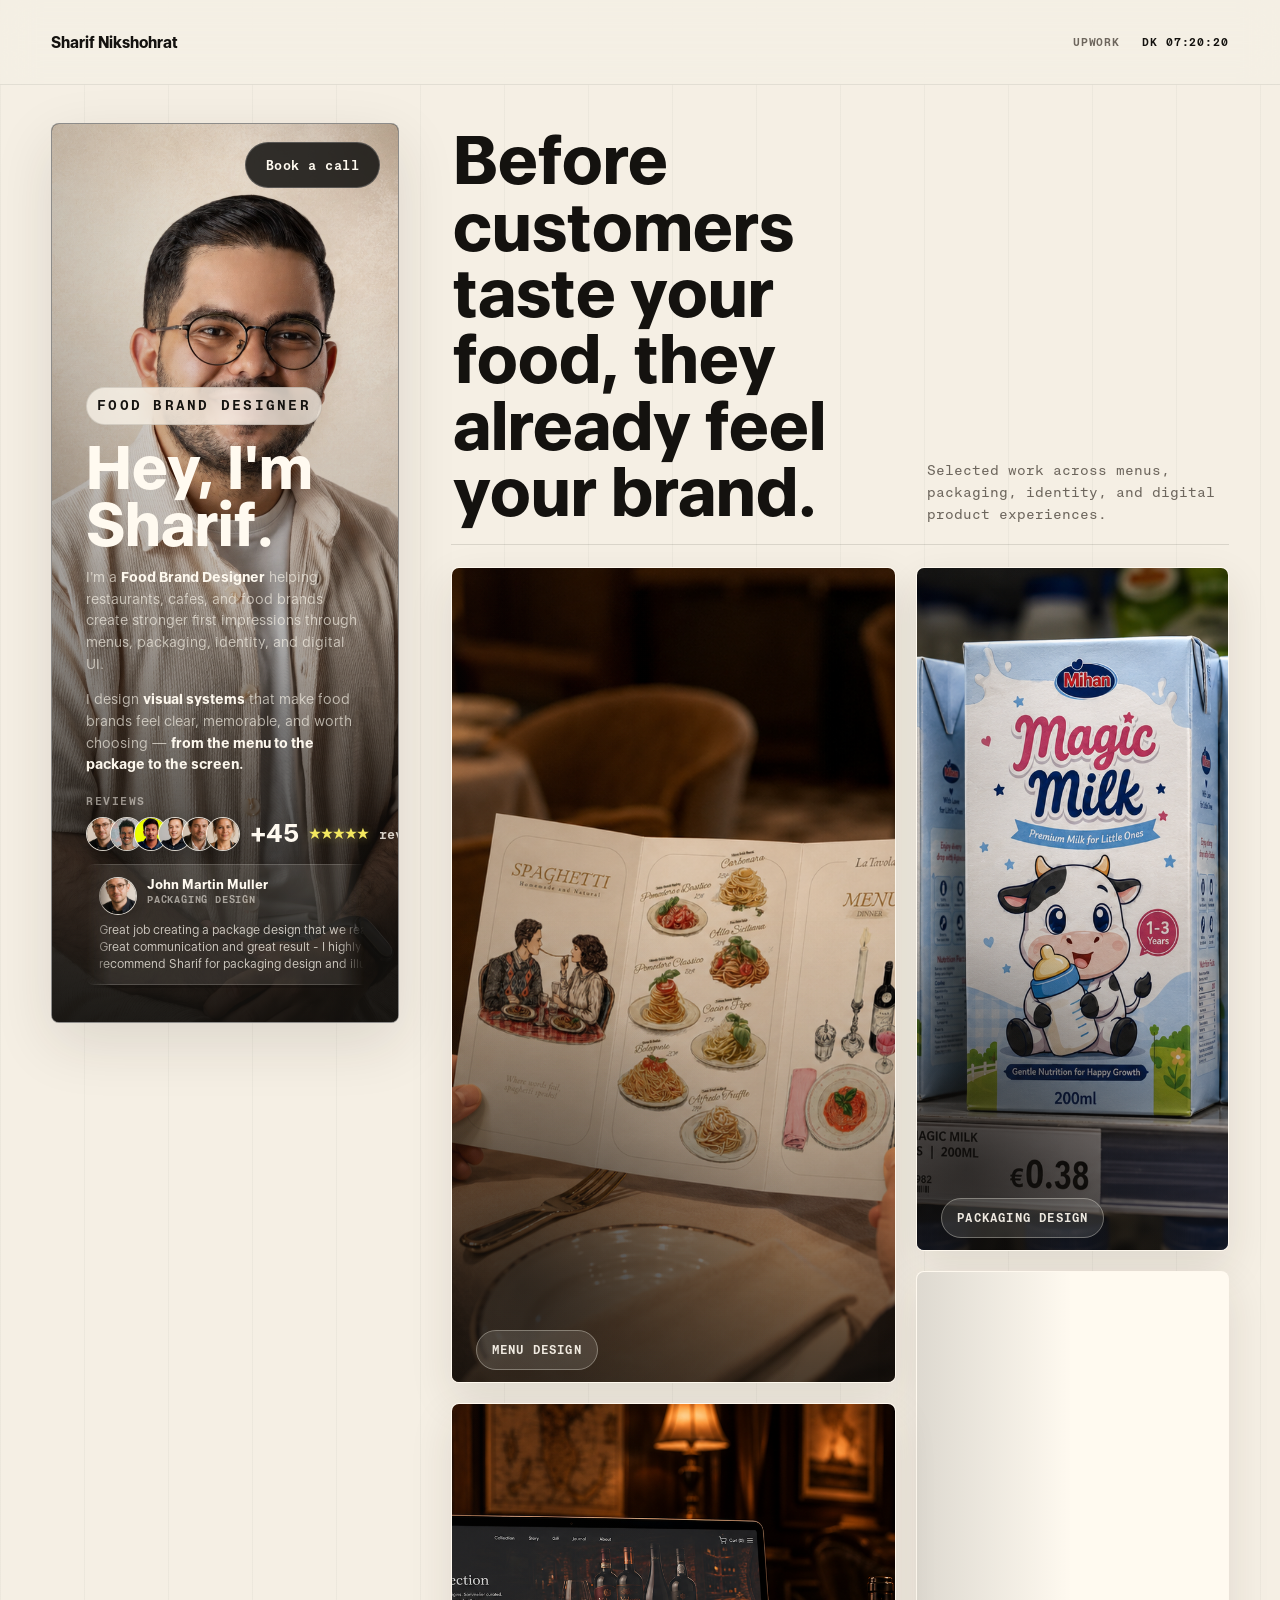
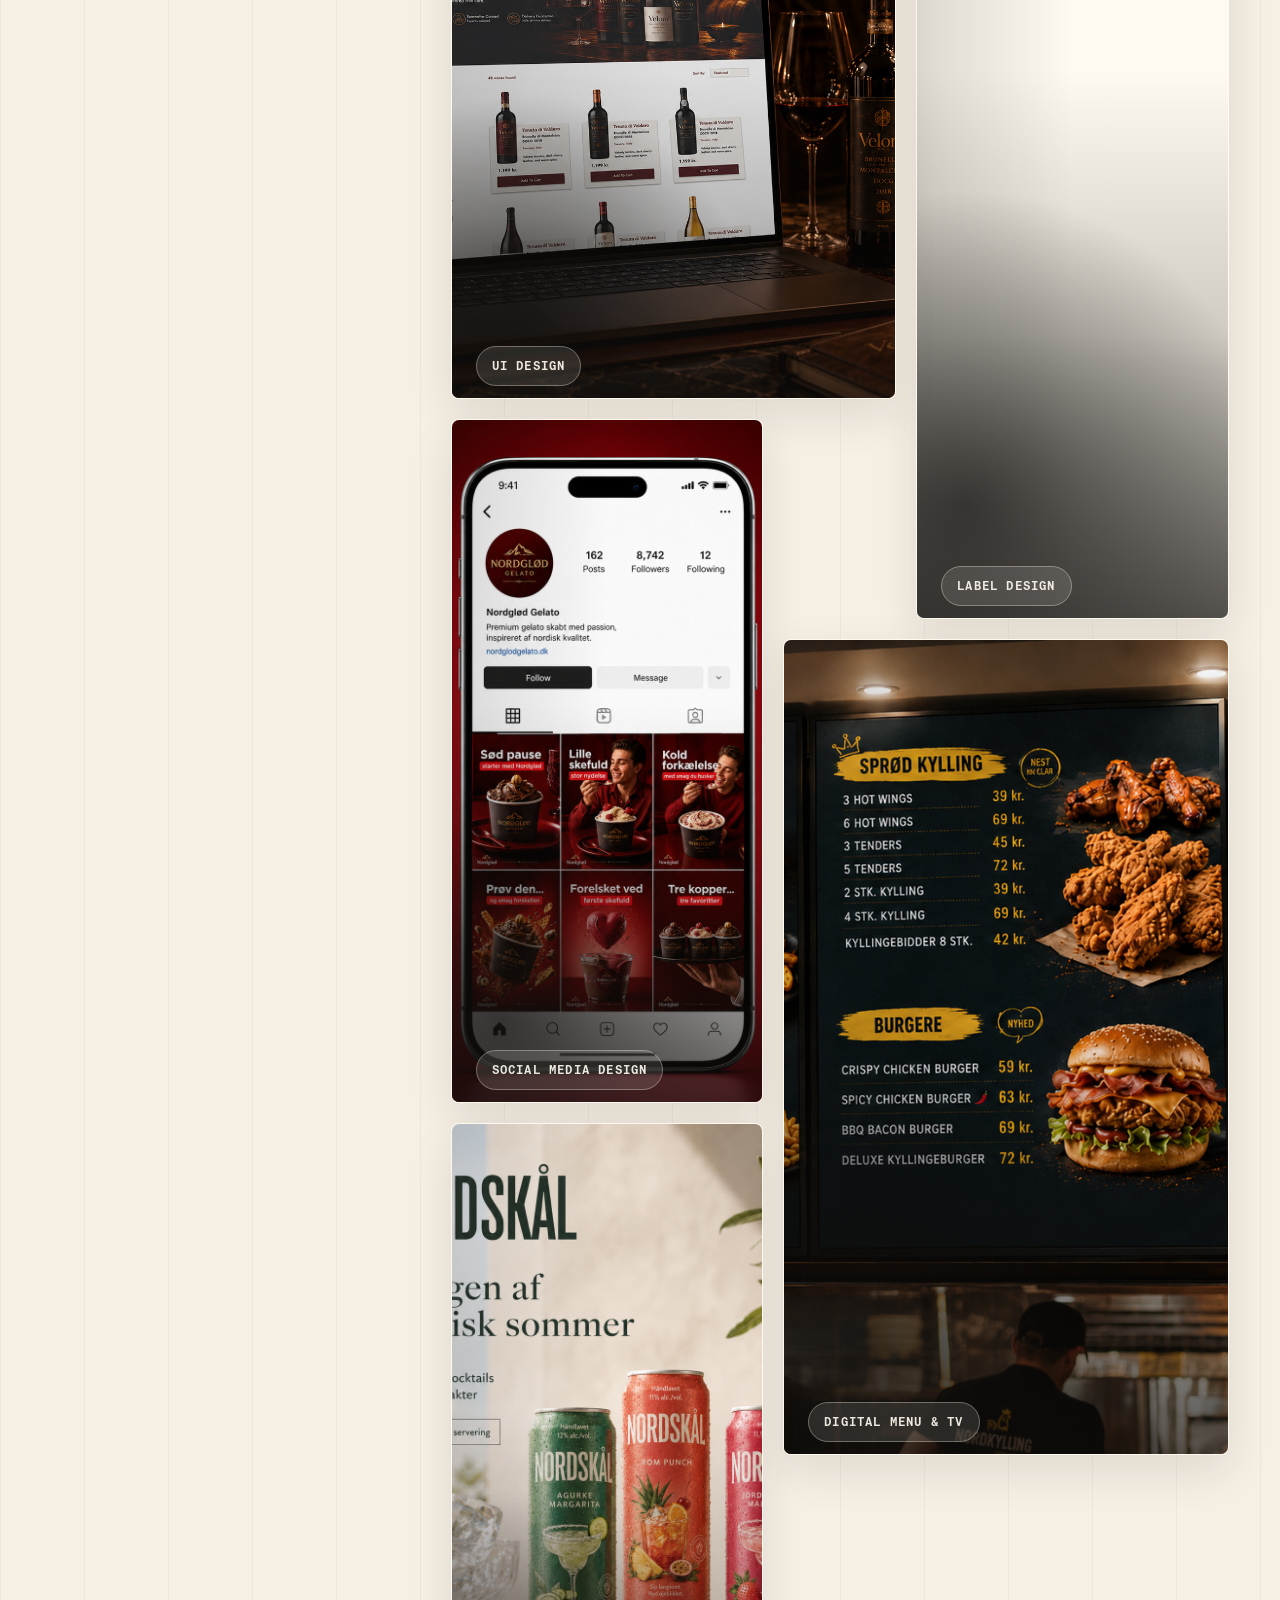
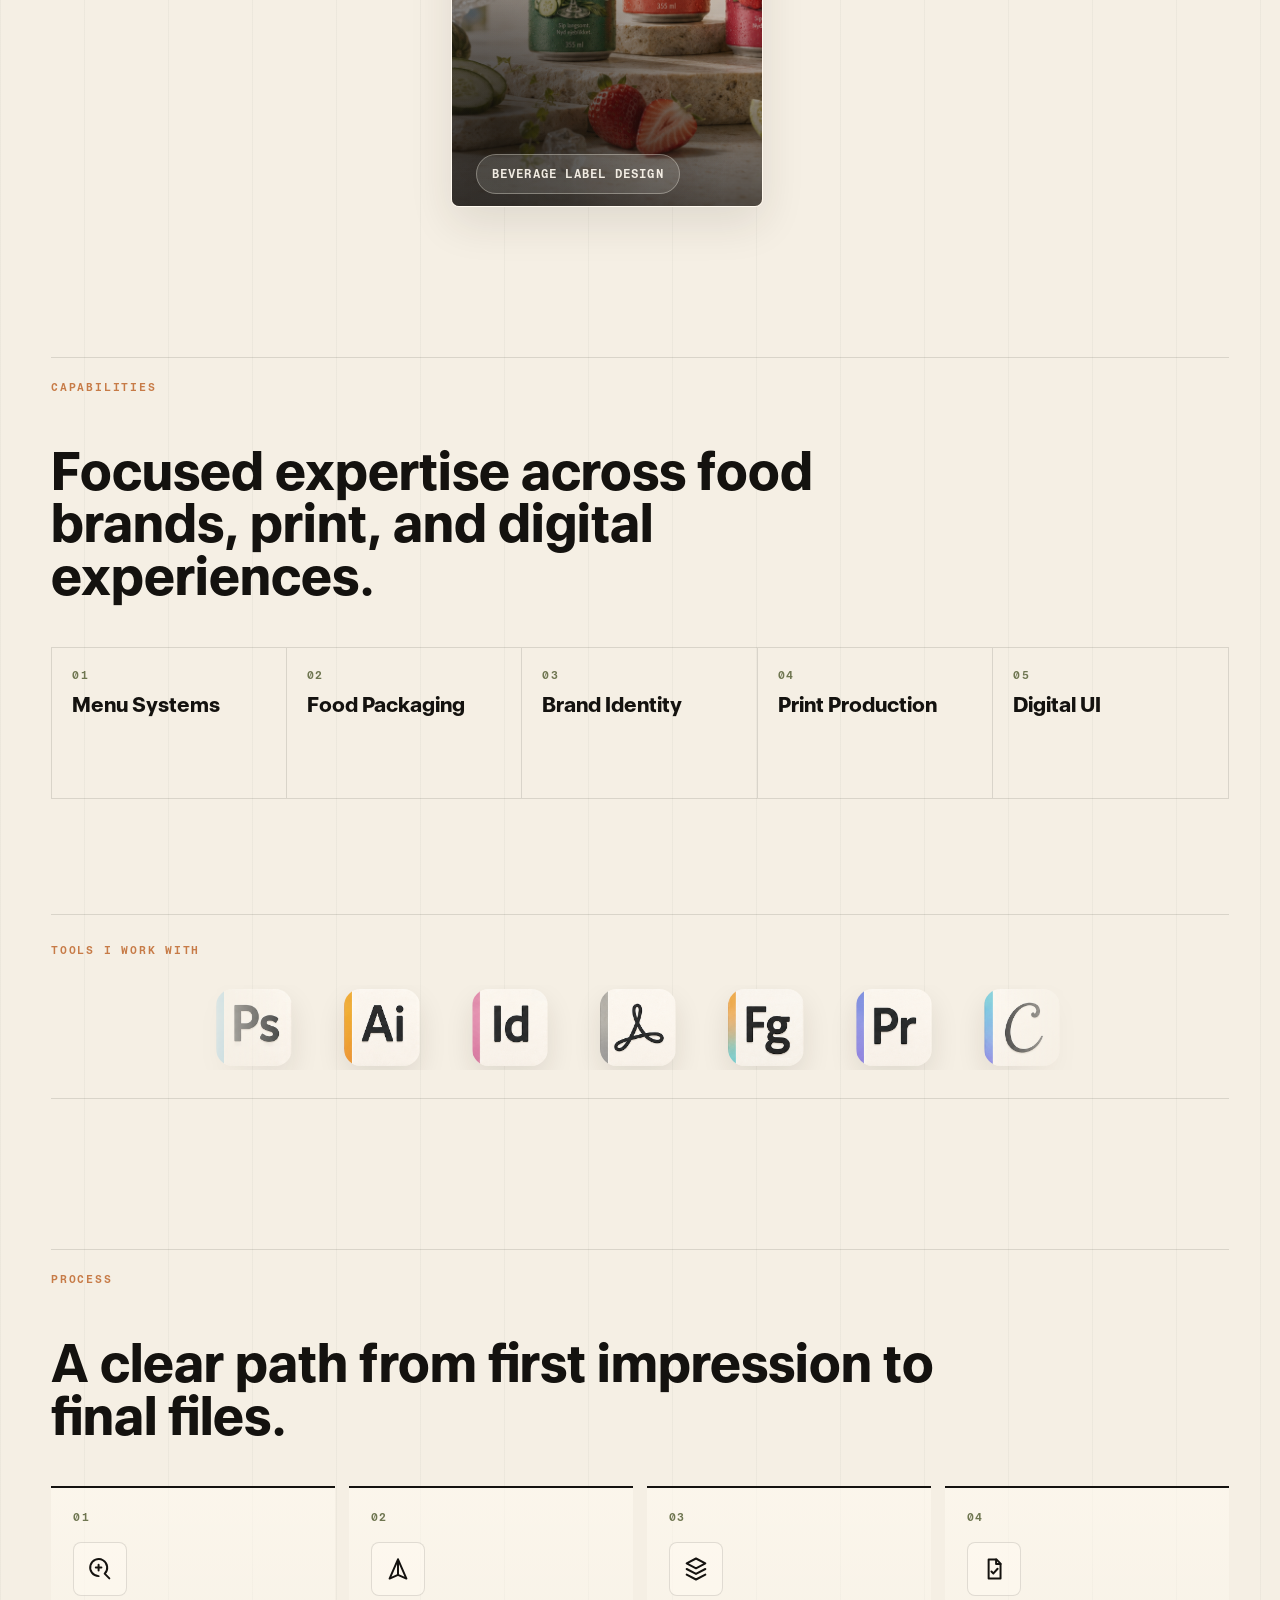
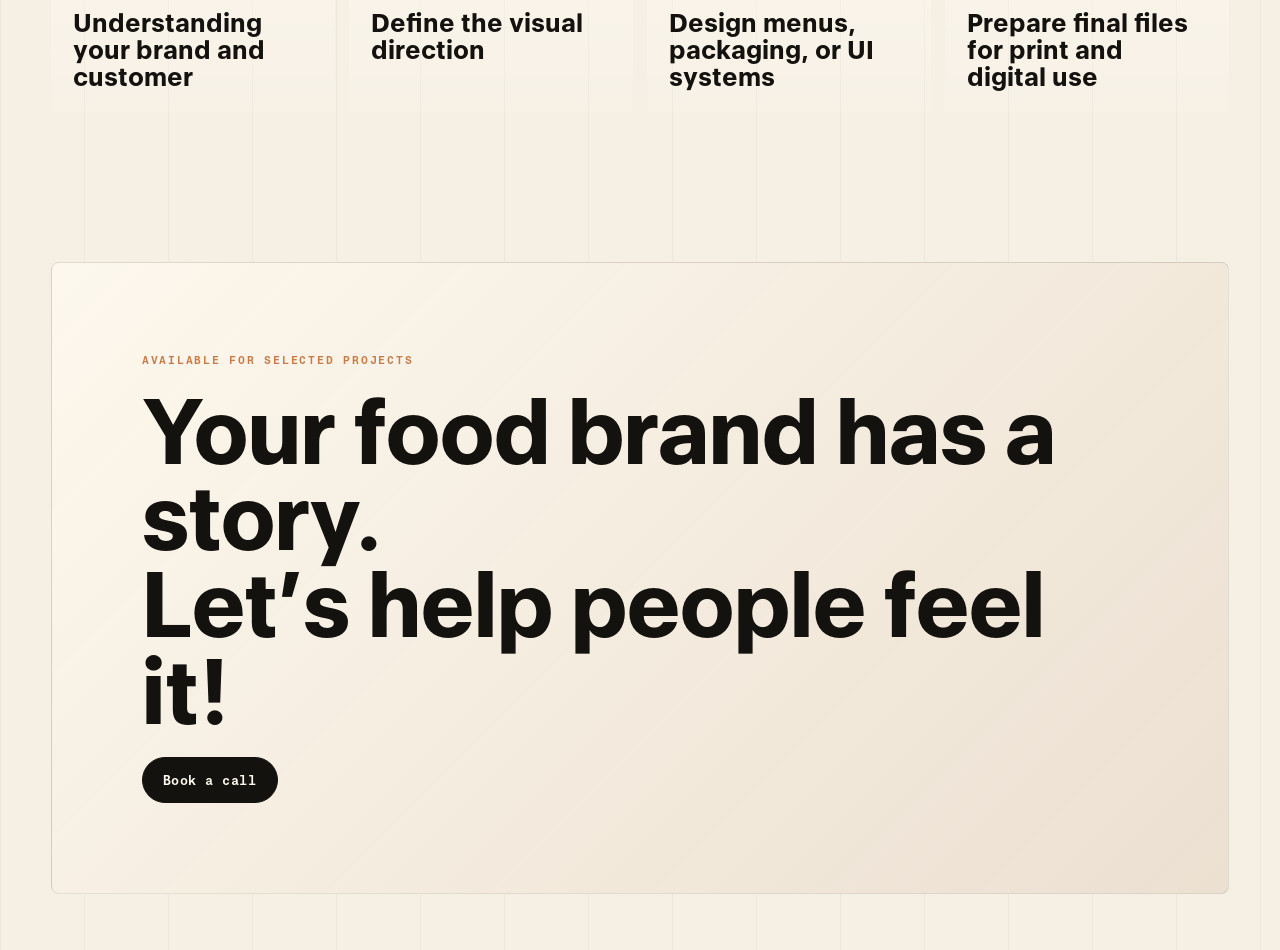
==== create-a-premium-personal-portfolio-website/upwork/index.html @ 2f6de0bb "Adding upwork folder and contact info" ====
<!doctype html>
<html lang="en">
  <head>
    <meta charset="utf-8">
    <meta name="viewport" content="width=device-width, initial-scale=1">
    <meta
      name="description"
      content="Sharif Nikshohrat is a Food Brand Designer creating menus, packaging, identity, and digital UI for restaurants, cafes, bakeries, coffee brands, beverage brands, and food startups."
    >
    <title>Sharif Nikshohrat | Food Brand Designer</title>
    <link rel="stylesheet" href="styles.css">
  </head>
  <body>
    <div class="cursor-dot" aria-hidden="true"></div>

    <header class="site-nav" aria-label="Primary navigation">
      <a class="brand-mark" href="#top" aria-label="Sharif Nikshohrat home">Sharif Nikshohrat</a>
      <nav class="nav-links" aria-label="Upwork profile and local time">
        <a href="https://www.upwork.com/freelancers/~01335d34afd4d84e67?mp_source=share" target="_blank" rel="noreferrer">Upwork</a>
        <span class="local-time" id="localTime" aria-label="Local time in Denmark">DK --:--:--</span>
      </nav>
    </header>

    <main id="top">
      <section class="hero-shell" aria-label="Sharif Nikshohrat portfolio introduction">
        <aside class="intro-card">
          <img src="assets/portrait.png" alt="Editorial portrait of Sharif in a warm design studio" loading="eager" fetchpriority="high" decoding="async">
          <a class="book-button intro-book" href="https://www.upwork.com/freelancers/~01335d34afd4d84e67?mp_source=share" target="_blank" rel="noreferrer">Book a call</a>
          <div class="intro-overlay">
            <p class="eyebrow">Food Brand Designer</p>
            <h1>Hey, I'm Sharif.</h1>
            <p class="intro-copy">
              I'm a <span class="intro-emphasis">Food Brand Designer</span> helping restaurants, cafes, and food brands create stronger first impressions through menus, packaging, identity, and digital UI.
            </p>
            <p class="intro-copy">
              I design <span class="intro-emphasis">visual systems</span> that make food brands feel clear, memorable, and worth choosing &mdash; <span class="intro-emphasis">from the menu to the package to the screen.</span>
            </p>

            <div class="intro-reviews" aria-label="Client reviews">
              <div class="review-summary">
                <p class="review-label">Reviews</p>
                <div class="review-score">
                  <div class="avatar-stack" aria-hidden="true">
                    <img class="client-avatar" src="assets/client-john.png" alt="" loading="lazy" decoding="async">
                    <img class="client-avatar" src="assets/client-juan.webp" alt="" loading="lazy" decoding="async">
                    <img class="client-avatar" src="assets/client-salman.png" alt="" loading="lazy" decoding="async">
                    <img class="client-avatar" src="assets/client-luka.webp" alt="" loading="lazy" decoding="async">
                    <img class="client-avatar" src="assets/client-extra-01.png" alt="" loading="lazy" decoding="async">
                    <img class="client-avatar" src="assets/client-extra-02.png" alt="" loading="lazy" decoding="async">
                  </div>
                  <strong>+45</strong>
                  <span class="star-rating" aria-label="Five star rating">&#9733;&#9733;&#9733;&#9733;&#9733;</span>
                  <span>reviews</span>
                </div>
              </div>

              <div class="review-marquee" aria-label="Animated client testimonials">
                <div class="review-track">
                  <article class="review-note">
                    <img class="client-avatar" src="assets/client-john.png" alt="John Martin Muller" loading="lazy" decoding="async">
                    <div>
                      <strong>John Martin Muller</strong>
                      <span>Packaging design</span>
                    </div>
                    <p>Great job creating a package design that we really love. Great communication and great result - I highly recommend Sharif for packaging design and illustrations!</p>
                  </article>
                  <article class="review-note">
                    <img class="client-avatar" src="assets/client-juan.webp" alt="Juan Mantz" loading="lazy" decoding="async">
                    <div>
                      <strong>Juan Mantz</strong>
                      <span>Brand project</span>
                    </div>
                    <p>I had an amazing experience with Sharif. Very proactive and willing to make changes on demand. Totally recommendable.! Five stars!</p>
                  </article>
                  <article class="review-note">
                    <img class="client-avatar" src="assets/client-salman.png" alt="Salman Ravanan" loading="lazy" decoding="async">
                    <div>
                      <strong>Salman Ravanan</strong>
                      <span>Food brand design</span>
                    </div>
                    <p>Very good freelancer. Understood the assignment and delivered quality output!</p>
                  </article>
                  <article class="review-note">
                    <img class="client-avatar" src="assets/client-luka.webp" alt="Luka Bjelica" loading="lazy" decoding="async">
                    <div>
                      <strong>Luka Bjelica</strong>
                      <span>Design project</span>
                    </div>
                    <p>Great work! Bravo</p>
                  </article>
                  <article class="review-note" aria-hidden="true">
                    <img class="client-avatar" src="assets/client-john.png" alt="" loading="lazy" decoding="async">
                    <div>
                      <strong>John Martin Muller</strong>
                      <span>Packaging design</span>
                    </div>
                    <p>Great job creating a package design that we really love. Great communication and great result - I highly recommend Sharif for packaging design and illustrations!</p>
                  </article>
                  <article class="review-note" aria-hidden="true">
                    <img class="client-avatar" src="assets/client-juan.webp" alt="" loading="lazy" decoding="async">
                    <div>
                      <strong>Juan Mantz</strong>
                      <span>Brand project</span>
                    </div>
                    <p>I had an amazing experience with Sharif. Very proactive and willing to make changes on demand. Totally recommendable.! Five stars!</p>
                  </article>
                  <article class="review-note" aria-hidden="true">
                    <img class="client-avatar" src="assets/client-salman.png" alt="" loading="lazy" decoding="async">
                    <div>
                      <strong>Salman Ravanan</strong>
                      <span>Food brand design</span>
                    </div>
                    <p>Very good freelancer. Understood the assignment and delivered quality output!</p>
                  </article>
                  <article class="review-note" aria-hidden="true">
                    <img class="client-avatar" src="assets/client-luka.webp" alt="" loading="lazy" decoding="async">
                    <div>
                      <strong>Luka Bjelica</strong>
                      <span>Design project</span>
                    </div>
                    <p>Great work! Bravo</p>
                  </article>
                </div>
              </div>
            </div>
          </div>
        </aside>

        <div class="portfolio-side">
          <div class="portfolio-kicker">
            <p>Before customers taste your food, they already feel your brand.</p>
            <span>Selected work across menus, packaging, identity, and digital product experiences.</span>
          </div>

          <section class="portfolio-grid" aria-label="Selected portfolio projects">
            <article class="project-card card-large" tabindex="0" role="button" data-project="restaurant-menu" aria-label="Open Menu Design category">
              <img src="assets/menu-spaghetti-trifold.png" alt="Spaghetti trifold restaurant menu opened on a white tablecloth" loading="lazy" decoding="async">
              <div class="project-info">
                <span class="project-pill">Menu Design</span>
              </div>
            </article>

            <article class="project-card card-medium" tabindex="0" role="button" data-project="food-packaging" aria-label="Open Packaging Design category">
              <img src="assets/packaging-magic-milk.png" alt="Magic Milk packaging design displayed on a retail shelf" loading="lazy" decoding="async">
              <div class="project-info">
                <span class="project-pill">Packaging Design</span>
              </div>
            </article>

            <article class="project-card card-tall" tabindex="0" role="button" data-project="label-design" aria-label="Open Label Design category">
              <img src="assets/label-design-bottles.png" alt="Nordlys kombucha label design across three bottle flavors" loading="lazy" decoding="async">
              <div class="project-info">
                <span class="project-pill">Label Design</span>
              </div>
            </article>

            <article class="project-card card-small" tabindex="0" role="button" data-project="digital-menu-ui" aria-label="Open UI Design category">
              <img src="assets/digital-menu-ui.png" alt="Digital restaurant menu UI displayed on tablet and phone" loading="lazy" decoding="async">
              <div class="project-info">
                <span class="project-pill">UI Design</span>
              </div>
            </article>

            <article class="project-card card-medium" tabindex="0" role="button" data-project="coffee-subscription" aria-label="Open Social Media Design category">
              <img src="assets/social-media-profile-grid.png" alt="Nordgloed gelato social media profile grid displayed on a phone" loading="lazy" decoding="async">
              <div class="project-info">
                <span class="project-pill">Social Media Design</span>
              </div>
            </article>

            <article class="project-card card-large" tabindex="0" role="button" data-project="restaurant-landing" aria-label="Open Digital Menu and TV category">
              <img src="assets/digital-menu-tv-board.png" alt="Digital restaurant menu boards displayed above a counter" loading="lazy" decoding="async">
              <div class="project-info">
                <span class="project-pill">Digital Menu &amp; TV</span>
              </div>
            </article>

            <article class="project-card card-medium" tabindex="0" role="button" data-project="beverage-label" aria-label="Open Beverage Label Design category">
              <img src="assets/beverage-nordskal-campaign.png" alt="Nordskal canned cocktail campaign with three cans and fresh ingredients" loading="lazy" decoding="async">
              <div class="project-info">
                <span class="project-pill">Beverage Label Design</span>
              </div>
            </article>
          </section>
        </div>
      </section>

      <section class="section-block capabilities-section" aria-labelledby="capabilitiesTitle">
        <div class="section-heading">
          <p class="eyebrow">Capabilities</p>
          <h2 id="capabilitiesTitle">Focused expertise across food brands, print, and digital experiences.</h2>
        </div>
        <div class="capabilities-row">
          <article class="capability-item"><span>01</span><h3>Menu Systems</h3></article>
          <article class="capability-item"><span>02</span><h3>Food Packaging</h3></article>
          <article class="capability-item"><span>03</span><h3>Brand Identity</h3></article>
          <article class="capability-item"><span>04</span><h3>Print Production</h3></article>
          <article class="capability-item"><span>05</span><h3>Digital UI</h3></article>
        </div>
      </section>

      <section class="tools-showcase" aria-label="Design tools">
        <p class="eyebrow">Tools I work with</p>
        <div class="tools-marquee">
          <div class="tools-track">
            <figure class="app-icon"><img src="assets/app-photoshop.png" alt="Adobe Photoshop" loading="lazy" decoding="async"></figure>
            <figure class="app-icon"><img src="assets/app-illustrator.png" alt="Adobe Illustrator" loading="lazy" decoding="async"></figure>
            <figure class="app-icon"><img src="assets/app-indesign.png" alt="Adobe InDesign" loading="lazy" decoding="async"></figure>
            <figure class="app-icon"><img src="assets/app-acrobat.png" alt="Adobe Acrobat" loading="lazy" decoding="async"></figure>
            <figure class="app-icon"><img src="assets/app-figma.png" alt="Figma" loading="lazy" decoding="async"></figure>
            <figure class="app-icon"><img src="assets/app-premiere.png" alt="Adobe Premiere Pro" loading="lazy" decoding="async"></figure>
            <figure class="app-icon"><img src="assets/app-canva.png" alt="Canva" loading="lazy" decoding="async"></figure>
            <figure class="app-icon"><img src="assets/app-chatgpt.png" alt="ChatGPT" loading="lazy" decoding="async"></figure>
            <figure class="app-icon"><img src="assets/app-claude.png" alt="Claude" loading="lazy" decoding="async"></figure>
            <figure class="app-icon"><img src="assets/app-midjourney.png" alt="Midjourney" loading="lazy" decoding="async"></figure>
            <figure class="app-icon" aria-hidden="true"><img src="assets/app-photoshop.png" alt="" loading="lazy" decoding="async"></figure>
            <figure class="app-icon" aria-hidden="true"><img src="assets/app-illustrator.png" alt="" loading="lazy" decoding="async"></figure>
            <figure class="app-icon" aria-hidden="true"><img src="assets/app-indesign.png" alt="" loading="lazy" decoding="async"></figure>
            <figure class="app-icon" aria-hidden="true"><img src="assets/app-acrobat.png" alt="" loading="lazy" decoding="async"></figure>
            <figure class="app-icon" aria-hidden="true"><img src="assets/app-figma.png" alt="" loading="lazy" decoding="async"></figure>
            <figure class="app-icon" aria-hidden="true"><img src="assets/app-premiere.png" alt="" loading="lazy" decoding="async"></figure>
            <figure class="app-icon" aria-hidden="true"><img src="assets/app-canva.png" alt="" loading="lazy" decoding="async"></figure>
            <figure class="app-icon" aria-hidden="true"><img src="assets/app-chatgpt.png" alt="" loading="lazy" decoding="async"></figure>
            <figure class="app-icon" aria-hidden="true"><img src="assets/app-claude.png" alt="" loading="lazy" decoding="async"></figure>
            <figure class="app-icon" aria-hidden="true"><img src="assets/app-midjourney.png" alt="" loading="lazy" decoding="async"></figure>
          </div>
        </div>
      </section>

      <section class="section-block process-section" aria-labelledby="processTitle">
        <div class="section-heading">
          <p class="eyebrow">Process</p>
          <h2 id="processTitle">A clear path from first impression to final files.</h2>
        </div>
        <ol class="process-list">
          <li>
            <span>01</span>
            <i class="process-icon" aria-hidden="true">
              <svg viewBox="0 0 24 24" focusable="false">
                <path d="M10.8 18.1a7.3 7.3 0 1 1 5.2-2.1l4 4"></path>
                <path d="M8.4 10.8h4.8"></path>
                <path d="M10.8 8.4v4.8"></path>
              </svg>
            </i>
            <p>Understanding your brand and customer</p>
          </li>
          <li>
            <span>02</span>
            <i class="process-icon" aria-hidden="true">
              <svg viewBox="0 0 24 24" focusable="false">
                <path d="M12 3.8l7.2 16.4-7.2-3.2-7.2 3.2L12 3.8Z"></path>
                <path d="M12 3.8V17"></path>
              </svg>
            </i>
            <p>Define the visual direction</p>
          </li>
          <li>
            <span>03</span>
            <i class="process-icon" aria-hidden="true">
              <svg viewBox="0 0 24 24" focusable="false">
                <path d="M4 7.2 12 3l8 4.2-8 4.2L4 7.2Z"></path>
                <path d="m4 12 8 4.2 8-4.2"></path>
                <path d="m4 16.8 8 4.2 8-4.2"></path>
              </svg>
            </i>
            <p>Design menus, packaging, or UI systems</p>
          </li>
          <li>
            <span>04</span>
            <i class="process-icon" aria-hidden="true">
              <svg viewBox="0 0 24 24" focusable="false">
                <path d="M7.4 3.8h6.7l3.5 3.6v12.8H7.4V3.8Z"></path>
                <path d="M13.8 3.8v4h3.8"></path>
                <path d="m9.8 14.1 1.7 1.7 3.6-4"></path>
              </svg>
            </i>
            <p>Prepare final files for print and digital use</p>
          </li>
        </ol>
      </section>

      <section class="final-cta" id="contact" aria-labelledby="contactTitle">
        <p class="eyebrow">Available for selected projects</p>
        <h2 id="contactTitle">
          <span>Your food brand has a story.</span>
          <span>Let&rsquo;s help people feel it!</span>
        </h2>
        <a class="book-button" href="https://www.upwork.com/freelancers/~01335d34afd4d84e67?mp_source=share" target="_blank" rel="noreferrer">Book a call</a>
      </section>
    </main>

    <div class="case-modal" id="caseModal" aria-hidden="true">
      <div class="modal-backdrop" data-close-modal></div>
      <section class="modal-panel" role="dialog" aria-modal="true" aria-labelledby="modalTitle">
        <button class="modal-close" type="button" aria-label="Close case study" data-close-modal>Close</button>
        <div class="modal-layout">
          <div class="modal-gallery" aria-label="Project image gallery">
            <button class="modal-visual" id="modalVisualButton" type="button" aria-label="Open project image fullscreen">
              <img id="modalImage" src="assets/menu-spaghetti-trifold.png" alt="" decoding="async">
              <span class="modal-zoom-hint">Open fullscreen</span>
            </button>
            <div class="thumbnail-rail" id="modalThumbnails" aria-label="Project thumbnails"></div>
          </div>
          <div class="modal-content">
            <p class="eyebrow" id="modalCategory">Category</p>
            <h2 id="modalTitle">Project title</h2>
            <p class="modal-result" id="modalResult"></p>
            <div class="case-info-grid">
              <article class="case-info-card">
                <span>Focus</span>
                <p id="modalFocus"></p>
              </article>
              <article class="case-info-card">
                <span>Deliverables</span>
                <p id="modalDeliverables"></p>
              </article>
              <article class="case-info-card tools-card">
                <span>Tools</span>
                <div class="tool-icon-row" id="modalTools" aria-label="Tools used"></div>
              </article>
            </div>
            <div class="modal-project-nav" aria-label="Project navigation">
              <button class="project-nav-button" id="modalPrevProject" type="button">
                <span>Previous Project</span>
                <strong id="modalPrevTitle">Project</strong>
              </button>
              <button class="project-nav-button next" id="modalNextProject" type="button">
                <span>Next Project</span>
                <strong id="modalNextTitle">Project</strong>
              </button>
            </div>
          </div>
        </div>
      </section>
    </div>

    <div class="image-lightbox" id="imageLightbox" aria-hidden="true">
      <div class="lightbox-backdrop" data-close-lightbox></div>
      <section class="lightbox-panel" role="dialog" aria-modal="true" aria-label="Project image viewer">
        <button class="lightbox-close" id="lightboxClose" type="button" aria-label="Close image viewer" data-close-lightbox>Close</button>
        <button class="lightbox-nav lightbox-prev" id="lightboxPrev" type="button" aria-label="Previous image">Prev</button>
        <figure class="lightbox-figure">
          <img id="lightboxImage" src="assets/menu-spaghetti-trifold.png" alt="" decoding="async">
          <figcaption id="lightboxCaption"></figcaption>
        </figure>
        <div class="lightbox-controls" aria-label="Zoom controls">
          <button id="lightboxZoomOut" type="button" aria-label="Zoom out">-</button>
          <span id="lightboxZoomLabel">100%</span>
          <button id="lightboxZoomIn" type="button" aria-label="Zoom in">+</button>
        </div>
        <button class="lightbox-nav lightbox-next" id="lightboxNext" type="button" aria-label="Next image">Next</button>
      </section>
    </div>

    <script src="script.js"></script>
  </body>
</html>
---- create-a-premium-personal-portfolio-website/upwork/styles.css ----
@font-face {
  font-family: "Eloquia Text";
  src: url("assets/fonts/EloquiaText-Regular.otf") format("opentype");
  font-display: swap;
  font-style: normal;
  font-weight: 400;
}

@font-face {
  font-family: "Eloquia Text";
  src: url("assets/fonts/EloquiaText-Medium.otf") format("opentype");
  font-display: swap;
  font-style: normal;
  font-weight: 500;
}

@font-face {
  font-family: "Eloquia Text";
  src: url("assets/fonts/EloquiaText-Bold.otf") format("opentype");
  font-display: swap;
  font-style: normal;
  font-weight: 700;
}

@font-face {
  font-family: "Eloquia Display";
  src: url("assets/fonts/EloquiaDisplay-Regular.otf") format("opentype");
  font-display: swap;
  font-style: normal;
  font-weight: 400;
}

@font-face {
  font-family: "Eloquia Display";
  src: url("assets/fonts/EloquiaDisplay-Bold.otf") format("opentype");
  font-display: swap;
  font-style: normal;
  font-weight: 700;
}

@font-face {
  font-family: "Eloquia Display";
  src: url("assets/fonts/EloquiaDisplay-Black.otf") format("opentype");
  font-display: swap;
  font-style: normal;
  font-weight: 900;
}

@font-face {
  font-family: "EMT Approach Mono";
  src: url("assets/fonts/ApproachMono-Regular.otf") format("opentype");
  font-display: swap;
  font-style: normal;
  font-weight: 400;
}

@font-face {
  font-family: "EMT Approach Mono";
  src: url("assets/fonts/ApproachMono-SemiBold.otf") format("opentype");
  font-display: swap;
  font-style: normal;
  font-weight: 700;
}

:root {
  --paper: #f5efe4;
  --paper-deep: #ebe0d1;
  --ink: #14120f;
  --muted: #6d665d;
  --line: rgba(20, 18, 15, 0.12);
  --cream: #fffaf0;
  --olive: #6f7651;
  --espresso: #3b2c22;
  --tomato: #9f4f3f;
  --orange: #c77b47;
  --charcoal: #24231f;
  --shadow: 0 20px 60px rgba(42, 32, 22, 0.12);
  --radius: 8px;
  --body: "Eloquia Text", "Avenir Next", "Inter", "Helvetica Neue", Arial, sans-serif;
  --display: "Eloquia Display", "Eloquia Text", "Avenir Next", "Inter", "Helvetica Neue", Arial, sans-serif;
  --label: "EMT Approach Mono", "IBM Plex Mono", "SFMono-Regular", Consolas, monospace;
}

* {
  box-sizing: border-box;
}

html {
  scroll-behavior: smooth;
}

body {
  margin: 0;
  background:
    linear-gradient(90deg, rgba(20, 18, 15, 0.035) 1px, transparent 1px),
    var(--paper);
  background-size: 84px 84px;
  color: var(--ink);
  font-family: var(--body);
  letter-spacing: 0;
}

body.modal-open,
body.lightbox-open {
  overflow: hidden;
}

a {
  color: inherit;
  text-decoration: none;
}

:where(a, button, [role="button"]) {
  touch-action: manipulation;
  -webkit-tap-highlight-color: rgba(20, 18, 15, 0.08);
}

:where(a, button, [role="button"]):focus-visible {
  outline: 2px solid rgba(20, 18, 15, 0.36);
  outline-offset: 4px;
}

img {
  display: block;
  max-width: 100%;
}

h1,
h2,
h3,
.brand-mark {
  font-family: var(--display);
}

.cursor-dot {
  position: fixed;
  z-index: 80;
  width: 18px;
  height: 18px;
  border: 1px solid rgba(20, 18, 15, 0.3);
  border-radius: 999px;
  pointer-events: none;
  opacity: 0;
  transform: translate3d(-50%, -50%, 0);
  transition: opacity 180ms ease, width 180ms ease, height 180ms ease, background-color 180ms ease;
}

.cursor-dot.is-active {
  opacity: 1;
}

.cursor-dot.is-hovering {
  width: 38px;
  height: 38px;
  background: rgba(20, 18, 15, 0.06);
}

.site-nav {
  position: sticky;
  top: 0;
  z-index: 30;
  display: flex;
  align-items: center;
  justify-content: space-between;
  gap: 24px;
  min-height: 72px;
  padding: 20px clamp(18px, 4vw, 56px);
  background: rgba(245, 239, 228, 0.82);
  border-bottom: 1px solid rgba(20, 18, 15, 0.08);
  backdrop-filter: blur(18px);
}

.brand-mark {
  display: inline-flex;
  align-items: center;
  min-height: 44px;
  font-size: 16px;
  font-weight: 700;
}

.nav-links {
  display: flex;
  align-items: center;
  justify-content: flex-end;
  gap: clamp(10px, 1.8vw, 22px);
  color: var(--muted);
  font-family: var(--label);
  font-size: 11px;
  font-weight: 700;
  text-transform: uppercase;
  letter-spacing: 0.08em;
}

.nav-links a,
.local-time {
  position: relative;
  display: inline-flex;
  align-items: center;
  min-height: 44px;
  white-space: nowrap;
}

.nav-links a::after {
  position: absolute;
  left: 0;
  bottom: -5px;
  width: 100%;
  height: 1px;
  content: "";
  background: currentColor;
  transform: scaleX(0);
  transform-origin: right;
  transition: transform 220ms ease;
}

.nav-links a:hover::after {
  transform: scaleX(1);
  transform-origin: left;
}

.brand-mark:active,
.nav-links a:active {
  opacity: 0.66;
}

.local-time {
  color: var(--ink);
}

main {
  padding: 0 clamp(18px, 4vw, 56px) 56px;
}

.hero-shell {
  display: grid;
  grid-template-columns: minmax(300px, 0.68fr) minmax(0, 1.52fr);
  gap: clamp(22px, 4vw, 54px);
  align-items: start;
  max-width: 1540px;
  margin: 0 auto;
  padding-top: clamp(18px, 3vw, 42px);
}

.intro-card {
  position: sticky;
  top: 96px;
  height: calc(100svh - 124px);
  min-height: 900px;
  overflow: hidden;
  border: 1px solid rgba(255, 255, 255, 0.48);
  border-radius: var(--radius);
  background: var(--charcoal);
  box-shadow: var(--shadow);
  isolation: isolate;
}

.intro-card::after {
  position: absolute;
  inset: 0;
  z-index: 1;
  content: "";
  background:
    linear-gradient(180deg, rgba(20, 18, 15, 0.02) 18%, rgba(20, 18, 15, 0.2) 48%, rgba(20, 18, 15, 0.86) 100%),
    linear-gradient(90deg, rgba(20, 18, 15, 0.18), transparent 54%);
  pointer-events: none;
}

.intro-card > img {
  position: absolute;
  inset: 0;
  width: 100%;
  height: 100%;
  object-fit: cover;
  object-position: center top;
  transform: scale(1.01);
}

.book-button {
  display: inline-flex;
  align-items: center;
  justify-content: center;
  min-height: 46px;
  padding: 0 20px;
  border: 1px solid var(--ink);
  border-radius: 999px;
  background: var(--ink);
  color: var(--cream);
  font-family: var(--label);
  font-size: 13px;
  font-weight: 800;
  letter-spacing: 0.04em;
  transition: transform 220ms ease, background-color 220ms ease, color 220ms ease;
}

.book-button:hover {
  transform: translateY(-2px);
  background: var(--cream);
  color: var(--ink);
}

.book-button:active,
.modal-close:active,
.thumbnail-card:active,
.project-nav-button:active,
.lightbox-close:active,
.lightbox-controls button:active {
  transform: translateY(1px) scale(0.985);
}

.lightbox-nav:active {
  transform: translateY(-50%) scale(0.985);
}

.intro-book {
  position: absolute;
  top: 18px;
  right: 18px;
  z-index: 3;
  border-color: rgba(255, 255, 255, 0.2);
  background: rgba(10, 10, 9, 0.82);
  backdrop-filter: blur(14px);
}

.intro-overlay {
  position: relative;
  z-index: 2;
  display: flex;
  min-height: 100%;
  flex-direction: column;
  justify-content: flex-end;
  gap: 14px;
  padding: clamp(20px, 3.2vw, 34px);
  color: var(--cream);
}

.eyebrow {
  margin: 0;
  color: var(--orange);
  font-family: var(--label);
  font-size: 11px;
  font-weight: 800;
  letter-spacing: 0.16em;
  text-transform: uppercase;
}

.intro-overlay h1 {
  max-width: 10ch;
  margin: 0;
  font-family: var(--display);
  font-size: clamp(40px, 5.1vw, 62px);
  line-height: 0.92;
  letter-spacing: 0;
}

.intro-overlay > .eyebrow {
  width: fit-content;
  max-width: 100%;
  padding: 7px 10px;
  border: 1px solid rgba(20, 18, 15, 0.12);
  border-radius: 999px;
  background: rgba(255, 250, 240, 0.72);
  color: var(--ink);
  backdrop-filter: blur(12px);
}

.intro-overlay p {
  max-width: 620px;
  margin: 0;
  color: rgba(255, 250, 240, 0.82);
  font-size: clamp(14px, 1vw, 16px);
  line-height: 1.55;
}

.intro-overlay .intro-copy {
  color: rgba(255, 250, 240, 0.64);
}

.intro-emphasis {
  color: rgba(255, 250, 240, 0.98);
  font-weight: 700;
}

.intro-reviews {
  display: grid;
  gap: 12px;
  margin-top: 2px;
  padding-top: 4px;
}

.review-summary {
  display: grid;
  gap: 10px;
}

.intro-overlay .review-label {
  max-width: none;
  color: rgba(255, 250, 240, 0.52);
  font-family: var(--label);
  font-size: 11px;
  font-weight: 900;
  letter-spacing: 0.14em;
  line-height: 1;
  text-transform: uppercase;
}

.review-score {
  display: flex;
  align-items: center;
  gap: 10px;
  min-width: 0;
  color: rgba(255, 250, 240, 0.9);
  font-family: var(--label);
}

.avatar-stack {
  display: flex;
  align-items: center;
  flex-shrink: 0;
}

.client-avatar {
  display: block;
  width: 34px;
  height: 34px;
  flex: 0 0 auto;
  overflow: hidden;
  border: 1.5px solid rgba(255, 250, 240, 0.78);
  border-radius: 999px;
  background: rgba(255, 250, 240, 0.2);
  object-fit: cover;
  object-position: center;
  box-shadow: 0 8px 18px rgba(0, 0, 0, 0.24);
}

.avatar-stack .client-avatar + .client-avatar {
  margin-left: -10px;
}

.review-score strong {
  color: var(--cream);
  font-family: var(--display);
  font-size: clamp(21px, 2vw, 28px);
  line-height: 1;
}

.star-rating {
  color: #f3e85f;
  font-size: clamp(16px, 1.5vw, 21px);
  line-height: 1;
  text-shadow: 0 1px 8px rgba(243, 232, 95, 0.3);
  white-space: nowrap;
}

.review-score > span:last-child {
  color: rgba(255, 250, 240, 0.82);
  font-size: 13px;
  font-weight: 800;
}

.review-marquee {
  max-width: 100%;
  overflow: hidden;
  padding: 1px 0 3px;
  cursor: grab;
  mask-image: linear-gradient(90deg, transparent, #000 9%, #000 91%, transparent);
  touch-action: pan-y;
  user-select: none;
}

.review-track {
  display: flex;
  width: max-content;
  gap: 10px;
  animation: reviewMarquee 30s linear infinite;
  will-change: transform;
}

.review-marquee.is-dragging {
  cursor: grabbing;
}

.review-marquee.is-dragging .review-track {
  animation-play-state: paused;
}

.review-note,
.review-note img {
  user-select: none;
  -webkit-user-drag: none;
}

.intro-reviews:hover .review-track {
  animation-play-state: paused;
}

.review-note {
  display: grid;
  grid-template-columns: 38px minmax(0, 1fr);
  flex: 0 0 350px;
  gap: 7px 10px;
  margin: 0;
  padding: 12px;
  border: 1px solid rgba(255, 250, 240, 0.17);
  border-radius: var(--radius);
  background: rgba(255, 250, 240, 0.1);
  box-shadow: 0 14px 28px rgba(0, 0, 0, 0.16);
  backdrop-filter: blur(14px);
}

.review-note .client-avatar {
  width: 38px;
  height: 38px;
  margin: 0;
}

.review-note strong,
.review-note span {
  display: block;
  overflow: hidden;
  text-overflow: ellipsis;
  white-space: nowrap;
}

.review-note strong {
  color: var(--cream);
  font-size: 13px;
  line-height: 1.2;
}

.review-note span {
  color: rgba(255, 250, 240, 0.56);
  font-family: var(--label);
  font-size: 10px;
  font-weight: 900;
  letter-spacing: 0.08em;
  line-height: 1.4;
  text-transform: uppercase;
}

.intro-overlay .review-note p {
  grid-column: 1 / -1;
  max-width: none;
  display: -webkit-box;
  overflow: hidden;
  color: rgba(255, 250, 240, 0.76);
  font-size: 12px;
  line-height: 1.4;
  -webkit-box-orient: vertical;
  -webkit-line-clamp: 4;
}

@keyframes reviewMarquee {
  from {
    transform: translateX(-50%);
  }

  to {
    transform: translateX(0);
  }
}

.portfolio-side {
  min-width: 0;
}

.portfolio-kicker {
  display: grid;
  grid-template-columns: minmax(0, 1.2fr) minmax(220px, 0.8fr);
  gap: 24px;
  align-items: end;
  margin-bottom: 22px;
  padding: 4px 2px 18px;
  border-bottom: 1px solid var(--line);
}

.portfolio-kicker p {
  max-width: 840px;
  margin: 0;
  font-family: var(--display);
  font-size: clamp(42px, 5.4vw, 86px);
  font-weight: 700;
  line-height: 0.96;
  letter-spacing: 0;
}

.portfolio-kicker span {
  color: var(--muted);
  font-family: var(--label);
  font-size: 14px;
  line-height: 1.55;
}

.portfolio-grid {
  display: grid;
  grid-auto-flow: dense;
  grid-auto-rows: 24px;
  grid-template-columns: repeat(12, minmax(0, 1fr));
  gap: 20px;
}

.project-card {
  position: relative;
  display: flex;
  min-height: 340px;
  overflow: hidden;
  border: 1px solid rgba(255, 250, 240, 0.58);
  border-radius: var(--radius);
  background: var(--cream);
  box-shadow: 0 16px 44px rgba(43, 33, 23, 0.11);
  cursor: pointer;
  outline: none;
  transform: translateY(0) scale(1);
  transition: transform 320ms ease, box-shadow 320ms ease, border-color 320ms ease;
}

.project-card::after {
  position: absolute;
  inset: 0;
  z-index: 1;
  content: "";
  background:
    radial-gradient(circle at 16% 88%, rgba(16, 14, 12, 0.64), transparent 36%),
    linear-gradient(180deg, transparent 42%, rgba(16, 14, 12, 0.2) 70%, rgba(16, 14, 12, 0.7) 100%),
    linear-gradient(90deg, rgba(16, 14, 12, 0.14), transparent 50%);
}

.project-card:hover,
.project-card:focus-visible {
  border-color: rgba(20, 18, 15, 0.22);
  box-shadow: 0 28px 70px rgba(43, 33, 23, 0.18);
  transform: translateY(-6px) scale(1.008);
}

.project-card:active {
  transform: translateY(-2px) scale(0.997);
}

.project-card:focus-visible {
  outline: 2px solid rgba(20, 18, 15, 0.42);
  outline-offset: 4px;
}

.project-card img {
  position: absolute;
  inset: 0;
  width: 100%;
  height: 100%;
  object-fit: cover;
  transition: transform 700ms ease;
}

.project-card:hover img,
.project-card:focus-visible img {
  transform: scale(1.055);
}

.project-info {
  position: absolute;
  left: clamp(14px, 2vw, 24px);
  bottom: clamp(14px, 2vw, 24px);
  z-index: 2;
  display: block;
  width: auto;
  max-width: calc(100% - 28px);
  padding: 0;
  color: var(--cream);
}

.project-pill {
  width: fit-content;
  max-width: 100%;
  padding: 11px 15px;
  border: 1px solid rgba(255, 250, 240, 0.32);
  border-radius: 999px;
  background: rgba(255, 250, 240, 0.12);
  backdrop-filter: blur(12px);
  color: rgba(255, 250, 240, 0.92);
  font-family: var(--label);
  font-size: 12px;
  font-weight: 900;
  letter-spacing: 0.1em;
  line-height: 1.2;
  text-transform: uppercase;
  transform: translateY(0);
  transition: transform 280ms ease, background-color 280ms ease;
}

.project-card:hover .project-pill,
.project-card:focus-visible .project-pill {
  background: rgba(255, 250, 240, 0.18);
  transform: translateX(4px);
}

.card-large {
  grid-column: span 7;
  grid-row: span 19;
}

.card-medium {
  grid-column: span 5;
  grid-row: span 16;
}

.card-tall {
  grid-column: span 5;
  grid-row: span 22;
}

.card-small {
  grid-column: span 7;
  grid-row: span 14;
}

.section-block {
  max-width: 1540px;
  margin: clamp(74px, 12vw, 150px) auto 0;
}

.section-heading {
  display: grid;
  grid-template-columns: 0.34fr 1fr;
  gap: clamp(18px, 4vw, 56px);
  align-items: start;
  margin-bottom: clamp(22px, 4vw, 44px);
  padding-top: 22px;
  border-top: 1px solid var(--line);
}

.section-heading h2 {
  max-width: 920px;
  margin: 0;
  font-size: clamp(30px, 4.2vw, 62px);
  line-height: 0.98;
  letter-spacing: 0;
}

.capabilities-section .section-heading {
  grid-template-columns: 1fr;
}

.capabilities-section .section-heading h2 {
  justify-self: stretch;
  text-align: left;
}

.capabilities-row {
  display: grid;
  grid-template-columns: repeat(5, minmax(150px, 1fr));
  overflow-x: auto;
  border-top: 1px solid var(--line);
  border-bottom: 1px solid var(--line);
  scrollbar-width: none;
}

.capabilities-row::-webkit-scrollbar {
  display: none;
}

.capability-item {
  display: grid;
  min-height: 150px;
  align-content: start;
  gap: 12px;
  margin: 0;
  padding: 20px;
  border-right: 1px solid var(--line);
}

.capability-item:first-child {
  border-left: 1px solid var(--line);
}

.capability-item span {
  min-height: 1em;
  color: var(--olive);
  font-family: var(--label);
  font-size: 11px;
  font-weight: 900;
  letter-spacing: 0.12em;
}

.capability-item h3 {
  max-width: 13ch;
  margin: 0;
  font-size: clamp(20px, 1.7vw, 28px);
  line-height: 1;
  letter-spacing: 0;
}

.tools-showcase {
  display: grid;
  max-width: 1540px;
  gap: 28px;
  margin: clamp(74px, 9vw, 120px) auto 0;
  padding: 28px 0;
  border-top: 1px solid var(--line);
  border-bottom: 1px solid var(--line);
}

.tools-showcase > .eyebrow {
  text-align: left;
}

.tools-marquee {
  width: min(900px, 100%);
  margin: 0 auto;
  overflow: hidden;
  -webkit-mask-image: linear-gradient(90deg, transparent, #000 12%, #000 88%, transparent);
  mask-image: linear-gradient(90deg, transparent, #000 12%, #000 88%, transparent);
}

.tools-track {
  display: flex;
  width: max-content;
  align-items: center;
  gap: clamp(26px, 4vw, 58px);
  padding: 4px clamp(13px, 2vw, 29px);
  animation: toolsMarquee 22s linear infinite;
  will-change: transform;
}

.tools-showcase:hover .tools-track {
  animation-play-state: paused;
}

.app-icon {
  width: clamp(66px, 6vw, 88px);
  height: clamp(66px, 6vw, 88px);
  flex: 0 0 auto;
  margin: 0;
  filter: saturate(0.82);
}

.app-icon img {
  width: 100%;
  height: 100%;
  border-radius: 22%;
  object-fit: cover;
  box-shadow: 0 12px 28px rgba(43, 33, 23, 0.1);
}

@keyframes toolsMarquee {
  from {
    transform: translateX(-50%);
  }

  to {
    transform: translateX(0);
  }
}

.process-section .section-heading {
  grid-template-columns: 1fr;
}

.process-section .section-heading h2 {
  justify-self: stretch;
  text-align: left;
}

.process-list span,
.case-info-card span {
  color: var(--olive);
  font-family: var(--label);
  font-size: 11px;
  font-weight: 900;
  letter-spacing: 0.12em;
  text-transform: uppercase;
}

.process-list {
  display: grid;
  grid-template-columns: repeat(4, minmax(0, 1fr));
  gap: 14px;
  margin: 0;
  padding: 0;
  list-style: none;
}

.process-list li {
  display: grid;
  min-height: 220px;
  align-content: start;
  gap: 14px;
  padding: 22px;
  border-top: 2px solid var(--ink);
  background: linear-gradient(180deg, rgba(255, 250, 240, 0.62), rgba(255, 250, 240, 0.18));
}

.process-icon {
  display: inline-flex;
  align-items: center;
  justify-content: center;
  width: 54px;
  height: 54px;
  margin-top: 4px;
  border: 1px solid rgba(20, 18, 15, 0.12);
  border-radius: var(--radius);
  background: rgba(255, 250, 240, 0.56);
  color: var(--ink);
}

.process-icon svg {
  width: 28px;
  height: 28px;
  fill: none;
  stroke: currentColor;
  stroke-linecap: round;
  stroke-linejoin: round;
  stroke-width: 1.7;
}

.process-list p {
  max-width: 15ch;
  margin: 0;
  color: var(--ink);
  font-size: clamp(21px, 2vw, 28px);
  font-weight: 800;
  line-height: 1.04;
}

.final-cta {
  display: grid;
  max-width: 1540px;
  min-height: 460px;
  align-content: center;
  justify-items: start;
  gap: 22px;
  margin: clamp(74px, 12vw, 150px) auto 0;
  padding: clamp(34px, 7vw, 92px);
  border: 1px solid rgba(20, 18, 15, 0.1);
  border-radius: var(--radius);
  background:
    linear-gradient(135deg, rgba(255, 250, 240, 0.92), rgba(235, 224, 209, 0.88)),
    var(--paper-deep);
}

.final-cta h2 {
  max-width: 950px;
  margin: 0;
  font-family: var(--display);
  font-size: clamp(44px, 7.2vw, 108px);
  font-weight: 700;
  line-height: 0.94;
  letter-spacing: 0;
}

.final-cta h2 span {
  display: block;
}

.case-modal {
  position: fixed;
  inset: 0;
  z-index: 60;
  display: none;
  place-items: center;
  padding: 20px;
}

.case-modal.is-open {
  display: grid;
}

.modal-backdrop {
  position: absolute;
  inset: 0;
  background: rgba(20, 18, 15, 0.72);
  backdrop-filter: blur(12px);
}

.modal-panel {
  position: relative;
  width: min(1420px, 100%);
  max-height: calc(100vh - 40px);
  overflow: auto;
  overscroll-behavior: contain;
  border: 1px solid rgba(255, 250, 240, 0.16);
  border-radius: var(--radius);
  background: var(--paper);
  box-shadow: 0 30px 90px rgba(0, 0, 0, 0.28);
}

.modal-close {
  position: sticky;
  top: 16px;
  z-index: 4;
  float: right;
  display: inline-flex;
  align-items: center;
  justify-content: center;
  margin: 16px 16px 0 0;
  min-height: 44px;
  padding: 0 16px;
  border: 1px solid rgba(20, 18, 15, 0.16);
  border-radius: 999px;
  background: rgba(255, 250, 240, 0.82);
  color: var(--ink);
  cursor: pointer;
  font-family: var(--label);
  font-size: 12px;
  font-weight: 900;
  text-transform: uppercase;
}

.modal-layout {
  display: grid;
  grid-template-columns: minmax(0, 1.08fr) minmax(360px, 0.92fr);
  gap: clamp(22px, 3.5vw, 46px);
  padding: clamp(18px, 4vw, 48px);
}

.modal-gallery {
  position: sticky;
  top: 48px;
  display: grid;
  align-self: start;
  gap: 12px;
}

.modal-visual {
  position: relative;
  display: block;
  width: 100%;
  height: min(72vh, 760px);
  margin: 0;
  padding: 0;
  overflow: hidden;
  border: 0;
  border-radius: var(--radius);
  background: var(--charcoal);
  cursor: zoom-in;
  appearance: none;
  isolation: isolate;
  box-shadow: 0 24px 58px rgba(43, 33, 23, 0.16);
  transition: transform 180ms ease;
}

.modal-visual::before {
  content: "";
  position: absolute;
  inset: -28px;
  z-index: 0;
  background:
    linear-gradient(rgba(20, 18, 15, 0.34), rgba(20, 18, 15, 0.34)),
    var(--modal-preview-image, none) center / cover no-repeat;
  filter: blur(24px) saturate(0.9);
  opacity: 0.78;
  transform: scale(1.04);
}

.modal-visual img {
  position: relative;
  z-index: 1;
  width: 100%;
  height: 100%;
  object-fit: contain;
  transition: transform 700ms ease;
}

.modal-visual:hover img,
.modal-visual:focus-visible img {
  transform: scale(1.015);
}

.modal-visual:focus-visible {
  outline: 2px solid rgba(20, 18, 15, 0.32);
  outline-offset: 4px;
}

.modal-zoom-hint {
  position: absolute;
  right: 14px;
  bottom: 14px;
  z-index: 2;
  padding: 9px 12px;
  border: 1px solid rgba(255, 250, 240, 0.28);
  border-radius: 999px;
  background: rgba(20, 18, 15, 0.72);
  color: var(--cream);
  font-family: var(--label);
  font-size: 11px;
  font-weight: 900;
  letter-spacing: 0.1em;
  opacity: 0;
  text-transform: uppercase;
  transform: translateY(5px);
  transition: opacity 220ms ease, transform 220ms ease;
}

.modal-visual:hover .modal-zoom-hint,
.modal-visual:focus-visible .modal-zoom-hint {
  opacity: 1;
  transform: translateY(0);
}

.thumbnail-rail {
  display: grid;
  grid-auto-flow: column;
  grid-auto-columns: minmax(108px, 148px);
  gap: 10px;
  overflow-x: auto;
  padding: 2px 2px 8px;
  scrollbar-width: thin;
}

.thumbnail-card {
  position: relative;
  height: 86px;
  margin: 0;
  padding: 0;
  overflow: hidden;
  border: 1px solid rgba(20, 18, 15, 0.12);
  border-radius: 14px;
  background: var(--charcoal);
  cursor: pointer;
  opacity: 0.58;
  appearance: none;
  transition: opacity 220ms ease, border-color 220ms ease, box-shadow 220ms ease, transform 220ms ease;
}

.thumbnail-card img {
  width: 100%;
  height: 100%;
  object-fit: cover;
  transition: transform 500ms ease;
}

.thumbnail-card:hover,
.thumbnail-card:focus-visible {
  opacity: 0.86;
  transform: translateY(-2px) scale(1.015);
}

.thumbnail-card:hover img,
.thumbnail-card:focus-visible img {
  transform: scale(1.06);
}

.thumbnail-card.is-active {
  border-color: rgba(20, 18, 15, 0.64);
  box-shadow: 0 12px 28px rgba(43, 33, 23, 0.16);
  opacity: 1;
}

.thumbnail-card:focus-visible {
  outline: 2px solid rgba(20, 18, 15, 0.34);
  outline-offset: 3px;
}

.modal-content {
  display: grid;
  align-content: start;
  padding: clamp(26px, 4vw, 56px) 0 0;
}

.modal-content h2 {
  max-width: 10ch;
  margin: 12px 0 18px;
  font-family: var(--display);
  font-size: clamp(42px, 6vw, 82px);
  line-height: 0.92;
  letter-spacing: 0;
}

.modal-result {
  max-width: 620px;
  margin: 0 0 28px;
  color: var(--ink);
  font-size: clamp(18px, 1.45vw, 24px);
  font-weight: 700;
  line-height: 1.24;
}

.case-info-grid {
  display: grid;
  grid-template-columns: repeat(2, minmax(0, 1fr));
  gap: 12px;
}

.case-info-card {
  display: grid;
  align-content: start;
  gap: 10px;
  min-height: 160px;
  padding: 18px;
  border: 1px solid rgba(20, 18, 15, 0.1);
  border-radius: var(--radius);
  background: rgba(255, 250, 240, 0.56);
}

.case-info-card.tools-card {
  min-height: auto;
  grid-column: 1 / -1;
}

.case-info-card p {
  max-width: 620px;
  margin: 0;
  color: var(--muted);
  font-size: 15px;
  line-height: 1.6;
}

.tool-icon-row {
  display: flex;
  flex-wrap: wrap;
  gap: 10px;
}

.tool-icon {
  display: inline-flex;
  align-items: center;
  justify-content: center;
  width: 52px;
  height: 52px;
  overflow: hidden;
  border: 1px solid rgba(20, 18, 15, 0.1);
  border-radius: var(--radius);
  background: rgba(255, 250, 240, 0.7);
  box-shadow: 0 12px 24px rgba(43, 33, 23, 0.08);
}

.tool-icon img {
  width: 100%;
  height: 100%;
  object-fit: cover;
}

.modal-project-nav {
  display: grid;
  grid-template-columns: repeat(2, minmax(0, 1fr));
  gap: 12px;
  margin-top: 18px;
}

.project-nav-button {
  display: grid;
  justify-items: start;
  gap: 7px;
  margin: 0;
  padding: 16px;
  border: 1px solid rgba(20, 18, 15, 0.1);
  border-radius: var(--radius);
  background: rgba(20, 18, 15, 0.04);
  color: var(--ink);
  cursor: pointer;
  font: inherit;
  text-align: left;
  appearance: none;
  transition: background 220ms ease, border-color 220ms ease, transform 220ms ease;
}

.project-nav-button.next {
  justify-items: end;
  text-align: right;
}

.project-nav-button span {
  color: var(--olive);
  font-family: var(--label);
  font-size: 11px;
  font-weight: 900;
  letter-spacing: 0.11em;
  text-transform: uppercase;
}

.project-nav-button strong {
  font-family: var(--display);
  font-size: clamp(22px, 2.1vw, 32px);
  line-height: 0.95;
}

.project-nav-button:hover,
.project-nav-button:focus-visible {
  border-color: rgba(20, 18, 15, 0.28);
  background: rgba(255, 250, 240, 0.7);
  transform: translateY(-2px);
}

.project-nav-button:focus-visible {
  outline: 2px solid rgba(20, 18, 15, 0.34);
  outline-offset: 3px;
}

.image-lightbox {
  position: fixed;
  inset: 0;
  z-index: 90;
  display: none;
}

.image-lightbox.is-open {
  display: block;
}

.lightbox-backdrop {
  position: absolute;
  inset: 0;
  background: rgba(9, 8, 7, 0.94);
}

.lightbox-panel {
  position: relative;
  z-index: 1;
  display: grid;
  width: 100%;
  height: 100%;
  place-items: center;
  padding: clamp(18px, 4vw, 48px);
  overscroll-behavior: contain;
}

.lightbox-figure {
  display: grid;
  place-items: center;
  max-width: min(94vw, 1560px);
  max-height: 82vh;
  margin: 0;
  overflow: hidden;
}

.lightbox-figure img {
  max-width: 100%;
  max-height: 80vh;
  object-fit: contain;
  cursor: zoom-in;
  transform: scale(var(--lightbox-scale, 1));
  transform-origin: center;
  transition: transform 220ms ease;
}

.lightbox-figure img.is-zoomed {
  cursor: zoom-out;
}

#lightboxCaption {
  position: fixed;
  left: 50%;
  bottom: 76px;
  color: rgba(255, 250, 240, 0.76);
  font-family: var(--label);
  font-size: 12px;
  font-weight: 900;
  letter-spacing: 0.14em;
  text-transform: uppercase;
  transform: translateX(-50%);
}

.lightbox-close,
.lightbox-controls,
.lightbox-nav {
  position: fixed;
  z-index: 2;
}

.lightbox-close,
.lightbox-controls button,
.lightbox-nav {
  display: inline-flex;
  align-items: center;
  justify-content: center;
  border: 1px solid rgba(255, 250, 240, 0.22);
  background: rgba(255, 250, 240, 0.1);
  color: var(--cream);
  cursor: pointer;
  font-family: var(--label);
  font-size: 12px;
  font-weight: 900;
  letter-spacing: 0.1em;
  text-transform: uppercase;
  backdrop-filter: blur(14px);
  transition: background 220ms ease, transform 220ms ease;
}

.lightbox-close {
  top: 22px;
  right: 22px;
  min-height: 44px;
  padding: 0 16px;
  border-radius: 999px;
}

.lightbox-controls {
  left: 50%;
  bottom: 22px;
  display: inline-flex;
  align-items: center;
  gap: 8px;
  padding: 7px;
  border: 1px solid rgba(255, 250, 240, 0.18);
  border-radius: 999px;
  background: rgba(255, 250, 240, 0.08);
  color: var(--cream);
  transform: translateX(-50%);
  backdrop-filter: blur(14px);
}

.lightbox-controls button {
  width: 44px;
  height: 44px;
  border-radius: 999px;
}

#lightboxZoomLabel {
  min-width: 54px;
  color: var(--cream);
  font-family: var(--label);
  font-size: 12px;
  font-weight: 900;
  text-align: center;
}

.lightbox-nav {
  top: 50%;
  width: 54px;
  height: 54px;
  border-radius: 999px;
  transform: translateY(-50%);
}

.lightbox-prev {
  left: 22px;
}

.lightbox-next {
  right: 22px;
}

.lightbox-close:hover,
.lightbox-close:focus-visible,
.lightbox-controls button:hover,
.lightbox-controls button:focus-visible,
.lightbox-nav:hover,
.lightbox-nav:focus-visible {
  background: rgba(255, 250, 240, 0.18);
}

.lightbox-close:focus-visible,
.lightbox-controls button:focus-visible,
.lightbox-nav:focus-visible {
  outline: 2px solid rgba(255, 250, 240, 0.46);
  outline-offset: 3px;
}

@media (max-width: 1180px) {
  .hero-shell {
    grid-template-columns: 1fr;
  }

  .intro-card {
    position: relative;
    top: auto;
    height: 1040px;
    min-height: 1040px;
  }

  .intro-overlay {
    min-height: 1040px;
  }

  .portfolio-kicker {
    grid-template-columns: 1fr;
    align-items: start;
  }

  .process-list {
    grid-template-columns: repeat(2, minmax(0, 1fr));
  }
}

@media (max-width: 820px) {
  .site-nav {
    position: relative;
    display: grid;
    grid-template-columns: minmax(0, 1fr) auto;
    grid-template-areas:
      "brand time"
      "upwork upwork";
    align-items: center;
    gap: 0 16px;
    min-height: auto;
    padding-block: 10px;
  }

  .brand-mark {
    grid-area: brand;
    display: inline-flex;
    align-items: center;
    min-height: 44px;
    min-width: 0;
  }

  .nav-links {
    display: contents;
  }

  .nav-links a {
    grid-area: upwork;
    justify-self: start;
    min-height: 44px;
  }

  .local-time {
    grid-area: time;
    justify-self: end;
    align-self: center;
    min-height: 44px;
  }

  main {
    padding-inline: 14px;
  }

  .hero-shell {
    padding-top: 14px;
  }

  .intro-card,
  .intro-overlay {
    height: 1120px;
    min-height: 1120px;
  }

  .intro-card > img {
    object-position: center top;
    transform: none;
  }

  .intro-overlay h1 {
    max-width: 9ch;
    font-size: clamp(40px, 14vw, 60px);
  }

  .review-score {
    flex-wrap: wrap;
    gap: 8px 10px;
  }

  .review-note {
    flex-basis: 282px;
  }

  .portfolio-grid {
    display: grid;
    grid-auto-rows: auto;
    grid-template-columns: 1fr;
    gap: 14px;
  }

  .project-card,
  .card-large,
  .card-medium,
  .card-tall,
  .card-small {
    grid-column: auto;
    grid-row: auto;
    min-height: clamp(390px, 80vw, 560px);
  }

  .section-heading,
  .process-list,
  .modal-layout {
    grid-template-columns: 1fr;
  }

  .capabilities-row {
    grid-template-columns: repeat(5, minmax(180px, 1fr));
    margin-inline: -14px;
    padding-inline: 14px;
    scroll-snap-type: x proximity;
  }

  .capability-item {
    min-height: 145px;
    scroll-snap-align: start;
  }

  .tools-showcase {
    gap: 22px;
  }

  .process-list li {
    min-height: 190px;
  }

  .process-section .section-heading h2 {
    justify-self: stretch;
    text-align: left;
  }

  .process-icon {
    margin-top: 4px;
  }

  .modal-panel {
    width: min(100%, calc(100vw - 16px));
    max-height: calc(100vh - 20px);
  }

  .modal-close {
    position: sticky;
    top: 10px;
    z-index: 6;
    float: none;
    display: flex;
    align-items: center;
    justify-content: center;
    min-height: 44px;
    width: max-content;
    margin: 10px 10px 0 auto;
  }

  .modal-layout {
    width: 100%;
    gap: 18px;
    padding: 10px;
  }

  .modal-gallery {
    position: relative;
    top: auto;
    width: 100%;
  }

  .modal-visual {
    height: clamp(300px, 44svh, 400px);
    min-height: 0;
  }

  .modal-content {
    width: 100%;
    padding: 10px 0 18px;
  }

  .case-info-grid,
  .modal-project-nav {
    grid-template-columns: 1fr;
    width: 100%;
  }

  .case-info-card,
  .project-nav-button {
    width: 100%;
  }

  .case-info-card.tools-card {
    grid-column: auto;
  }

  .thumbnail-rail {
    width: 100%;
    grid-auto-columns: minmax(96px, 134px);
  }

  .lightbox-nav {
    width: 44px;
    height: 44px;
    font-size: 0;
  }

  .lightbox-nav::before {
    font-size: 18px;
  }

  .lightbox-prev {
    left: 12px;
  }

  .lightbox-next {
    right: 12px;
  }

  .lightbox-prev::before {
    content: "<";
  }

  .lightbox-next::before {
    content: ">";
  }
}

@media (max-width: 520px) {
  .intro-card,
  .intro-overlay {
    height: 1220px;
    min-height: 1220px;
  }

  .intro-overlay {
    gap: 12px;
    padding: 18px;
  }

  .intro-overlay .eyebrow {
    max-width: 172px;
    line-height: 1.35;
  }

  .intro-book {
    top: 14px;
    right: 14px;
    min-height: 44px;
    padding-inline: 16px;
  }

  .review-summary {
    gap: 8px;
  }

  .client-avatar {
    width: 31px;
    height: 31px;
  }

  .review-note {
    flex-basis: 260px;
    padding: 11px;
  }

  .review-note .client-avatar {
    width: 36px;
    height: 36px;
  }

  .project-info {
    left: 16px;
    bottom: 16px;
    max-width: calc(100% - 32px);
  }

  .project-pill {
    padding: 9px 11px;
    font-size: 10.5px;
  }

  .portfolio-kicker p {
    font-size: clamp(42px, 13vw, 64px);
  }

  .project-card,
  .card-large,
  .card-medium,
  .card-tall,
  .card-small {
    min-height: 420px;
  }

  .final-cta {
    min-height: 390px;
    padding: 24px;
  }
}

@media (prefers-reduced-motion: reduce) {
  *,
  *::before,
  *::after {
    scroll-behavior: auto !important;
    transition-duration: 0.01ms !important;
    animation-duration: 0.01ms !important;
    animation-iteration-count: 1 !important;
  }

  .cursor-dot {
    display: none;
  }
}
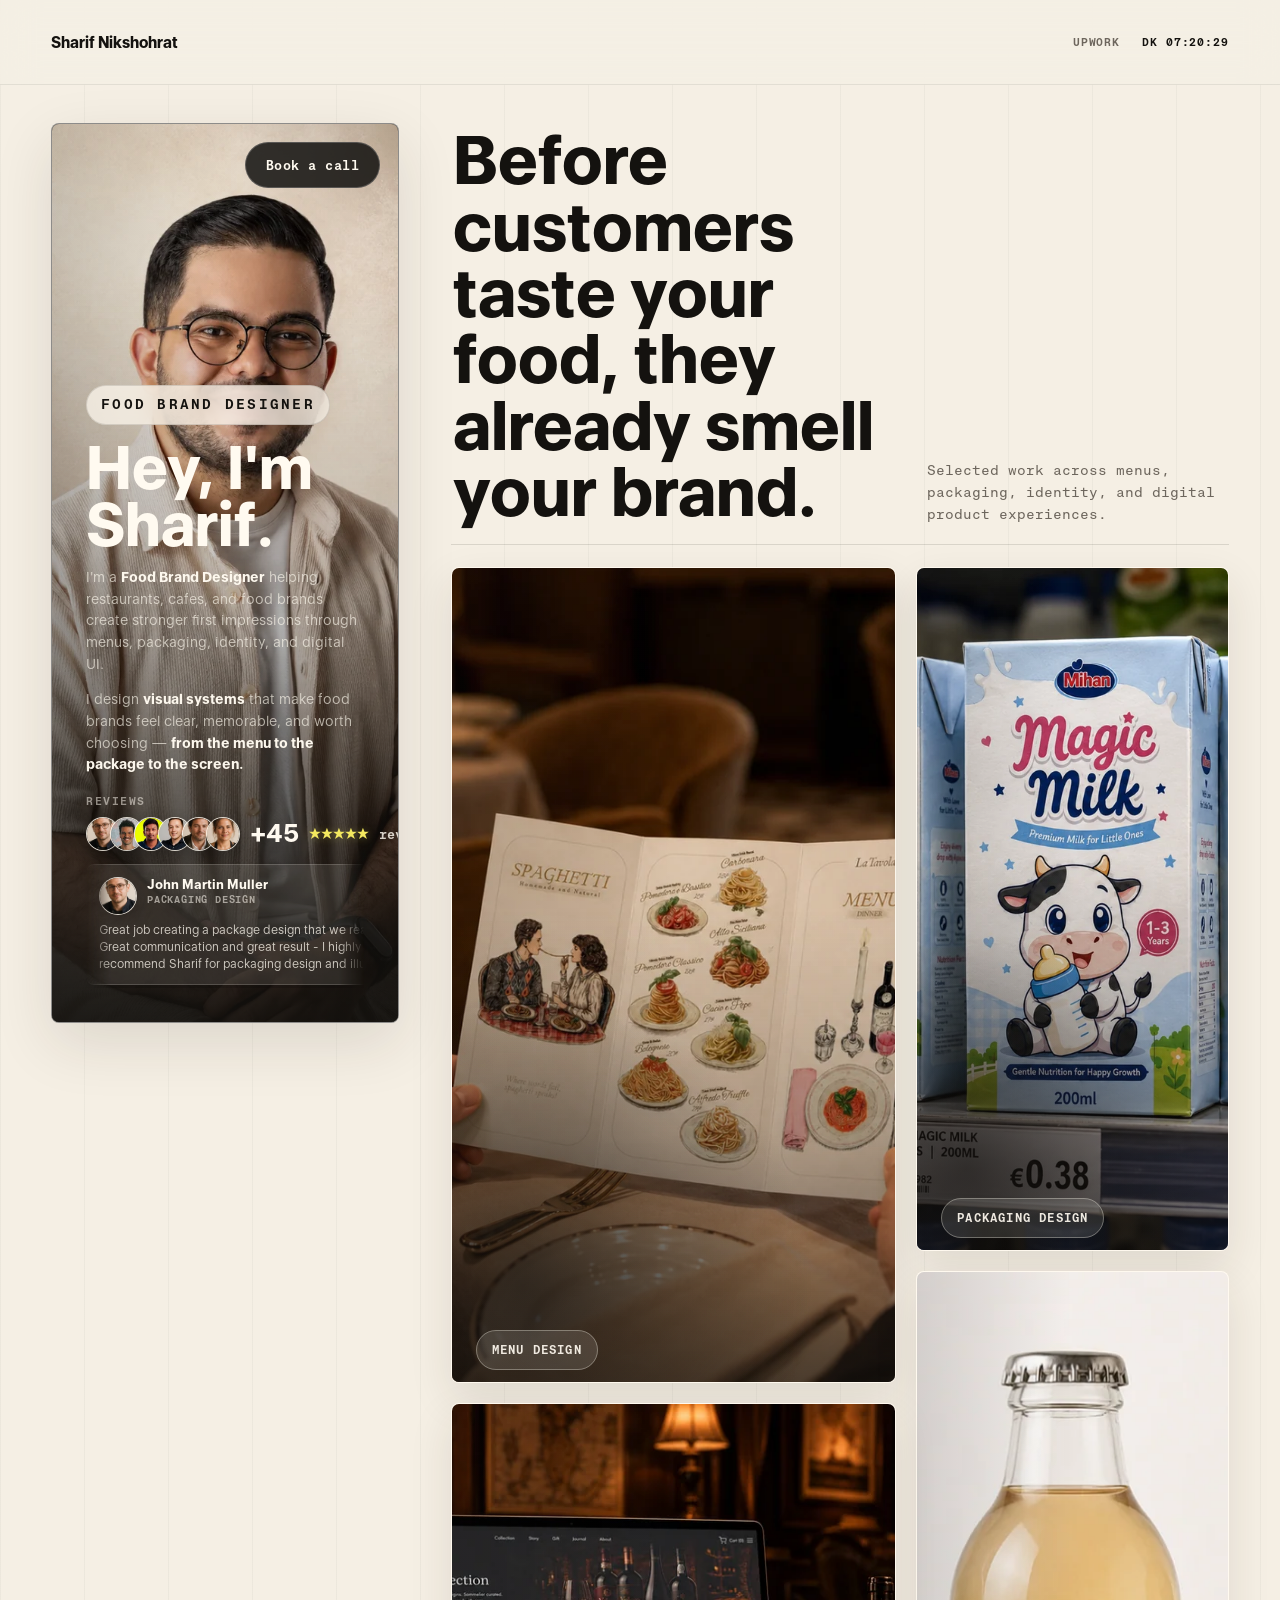
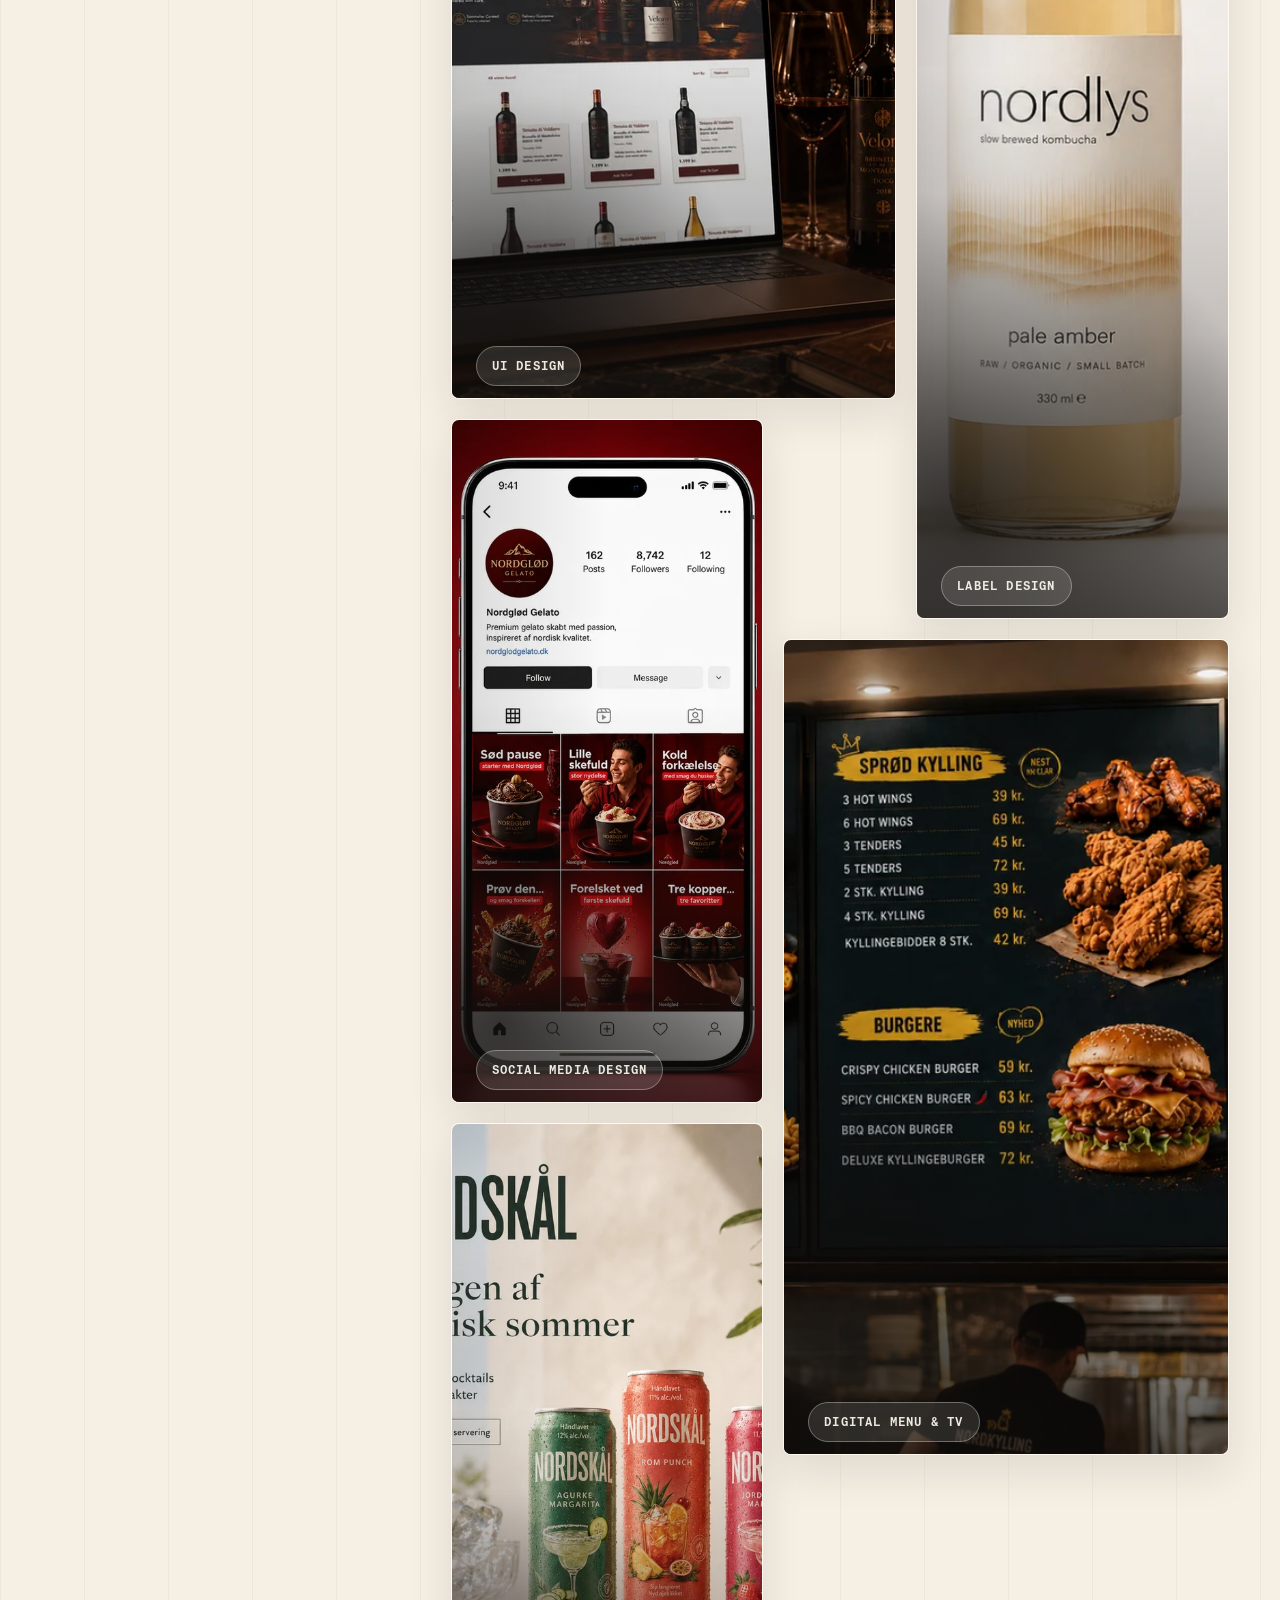
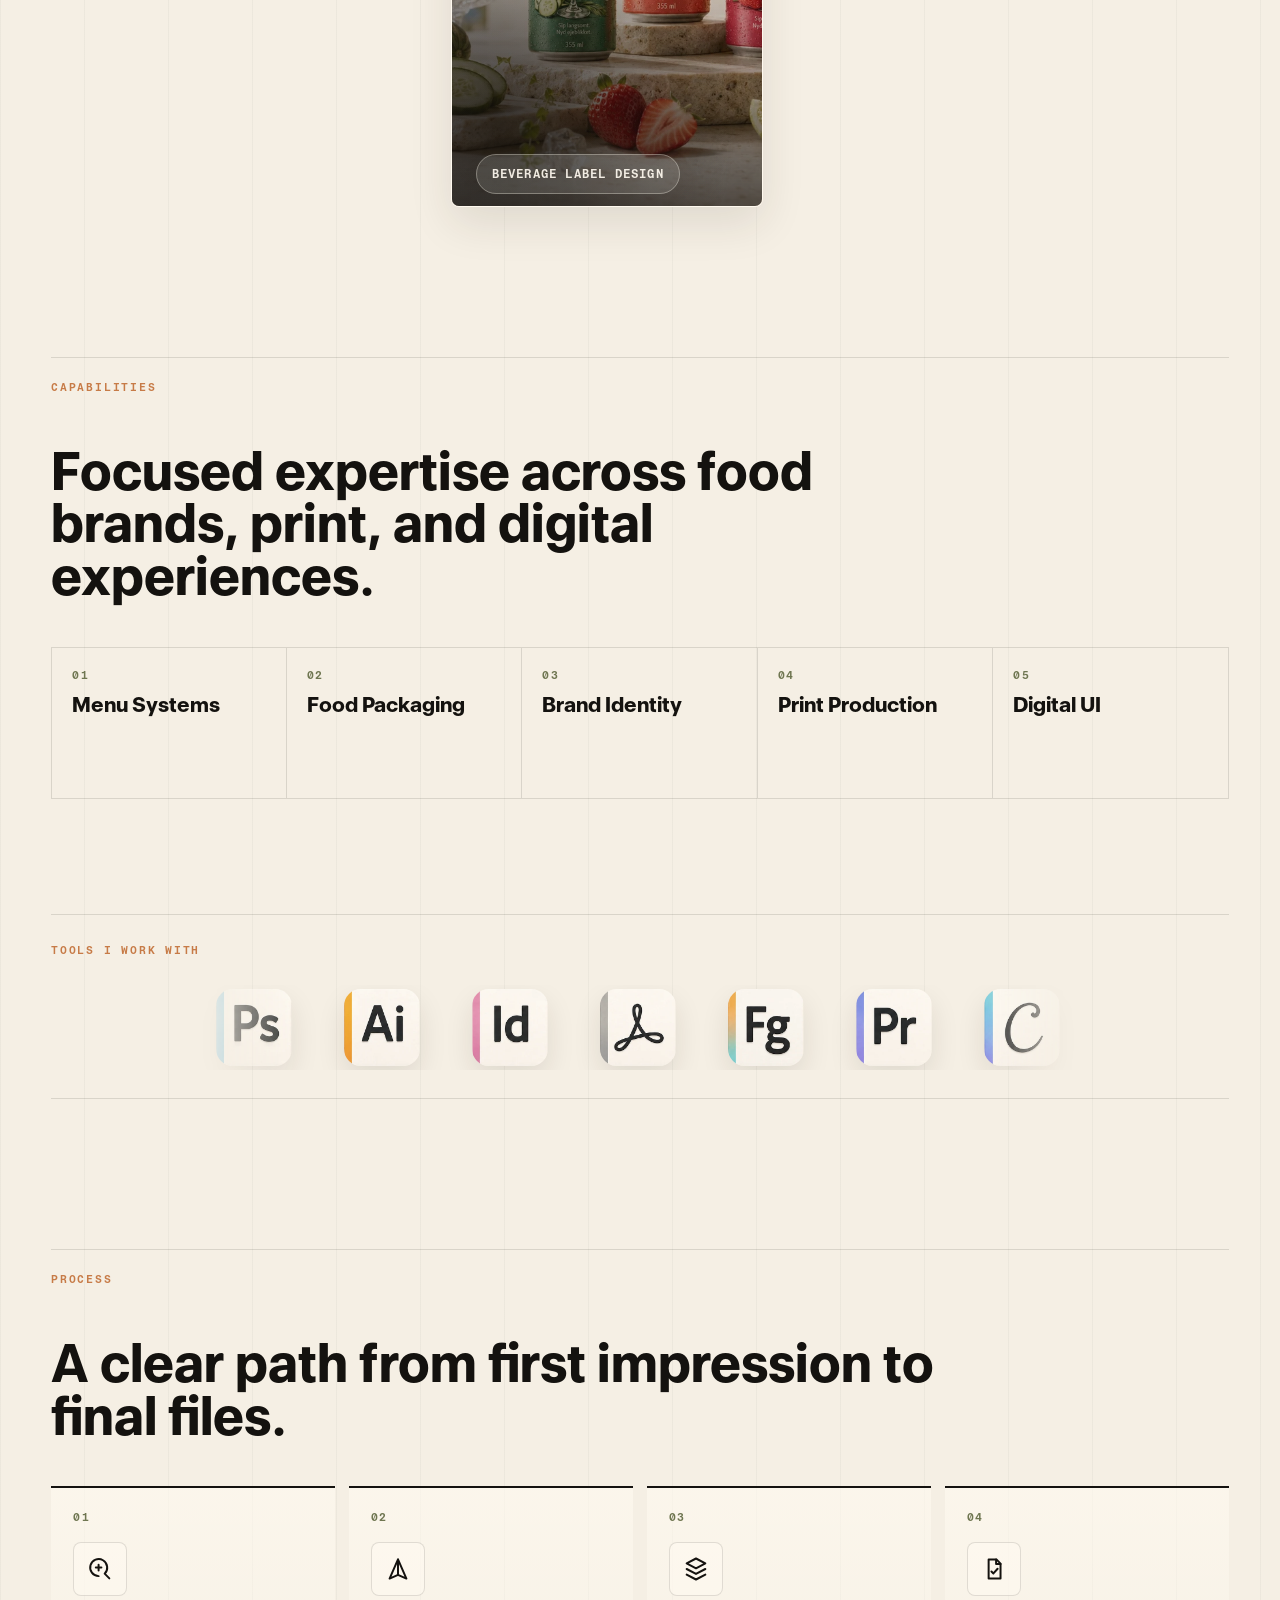
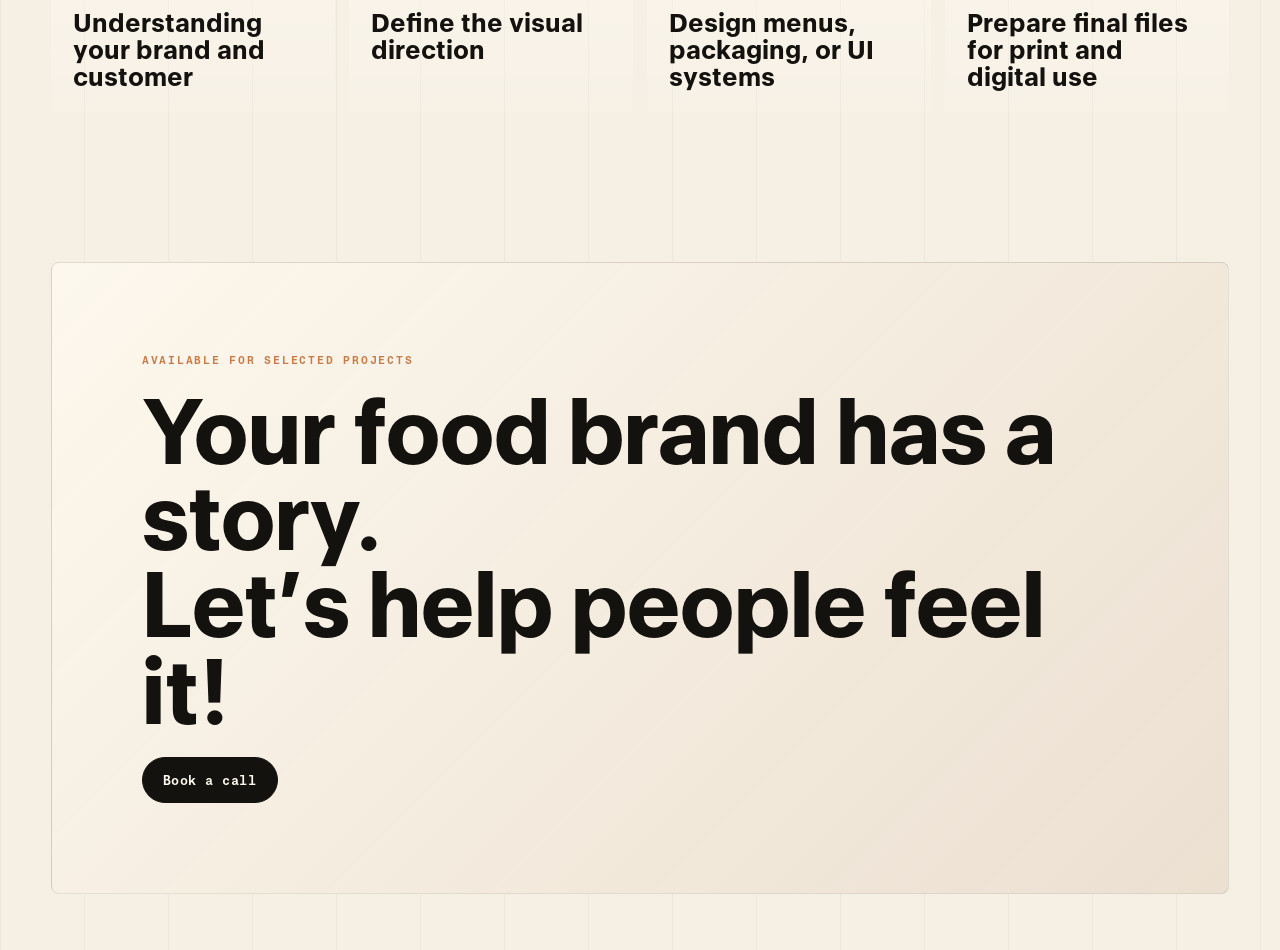
==== commit cfc6aada: "Sync optimized portfolio and Upwork variants for Cloudflare" ====
--- a/create-a-premium-personal-portfolio-website/upwork/index.html
+++ b/create-a-premium-personal-portfolio-website/upwork/index.html
@@ -9,14 +9,16 @@
     >
     <title>Sharif Nikshohrat | Food Brand Designer</title>
     <link rel="stylesheet" href="styles.css">
+    <script src="image-assets.js" defer></script>
+    <script src="script.js" defer></script>
   </head>
   <body>
     <div class="cursor-dot" aria-hidden="true"></div>
 
     <header class="site-nav" aria-label="Primary navigation">
       <a class="brand-mark" href="#top" aria-label="Sharif Nikshohrat home">Sharif Nikshohrat</a>
-      <nav class="nav-links" aria-label="Upwork profile and local time">
-        <a href="https://www.upwork.com/freelancers/~01335d34afd4d84e67?mp_source=share" target="_blank" rel="noreferrer">Upwork</a>
+      <nav class="nav-links" aria-label="Professional profile and local time">
+        <a class="upwork-link" href="https://www.upwork.com/freelancers/~01335d34afd4d84e67?mp_source=share" target="_blank" rel="noreferrer">Upwork</a>
         <span class="local-time" id="localTime" aria-label="Local time in Denmark">DK --:--:--</span>
       </nav>
     </header>
@@ -24,7 +26,7 @@
     <main id="top">
       <section class="hero-shell" aria-label="Sharif Nikshohrat portfolio introduction">
         <aside class="intro-card">
-          <img src="assets/portrait.png" alt="Editorial portrait of Sharif in a warm design studio" loading="eager" fetchpriority="high" decoding="async">
+          <img src="assets/optimized/portrait-800.32025d96d8c4.webp" alt="Editorial portrait of Sharif in a warm design studio" loading="eager" fetchpriority="high" decoding="async" data-source="assets/portrait.png" width="1023" height="1537" srcset="assets/optimized/portrait-480.1bb4e93e86ae.webp 480w, assets/optimized/portrait-800.32025d96d8c4.webp 800w, assets/optimized/portrait-1023.93b5809a1c5e.webp 1023w" sizes="(max-width: 820px) 750px, (max-width: 1100px) 600px, 500px">
           <a class="book-button intro-book" href="https://www.upwork.com/freelancers/~01335d34afd4d84e67?mp_source=share" target="_blank" rel="noreferrer">Book a call</a>
           <div class="intro-overlay">
             <p class="eyebrow">Food Brand Designer</p>
@@ -41,12 +43,12 @@
                 <p class="review-label">Reviews</p>
                 <div class="review-score">
                   <div class="avatar-stack" aria-hidden="true">
-                    <img class="client-avatar" src="assets/client-john.png" alt="" loading="lazy" decoding="async">
-                    <img class="client-avatar" src="assets/client-juan.webp" alt="" loading="lazy" decoding="async">
-                    <img class="client-avatar" src="assets/client-salman.png" alt="" loading="lazy" decoding="async">
-                    <img class="client-avatar" src="assets/client-luka.webp" alt="" loading="lazy" decoding="async">
-                    <img class="client-avatar" src="assets/client-extra-01.png" alt="" loading="lazy" decoding="async">
-                    <img class="client-avatar" src="assets/client-extra-02.png" alt="" loading="lazy" decoding="async">
+                    <img class="client-avatar" src="assets/optimized/client-john-160.603a5bfab86b.webp" alt="" loading="lazy" decoding="async" data-source="assets/client-john.png" width="360" height="724">
+                    <img class="client-avatar" src="assets/optimized/client-juan-133.96b23bf50234.webp" alt="" loading="lazy" decoding="async" data-source="assets/client-juan.webp" width="133" height="100">
+                    <img class="client-avatar" src="assets/optimized/client-salman-133.82f2e490ae78.webp" alt="" loading="lazy" decoding="async" data-source="assets/client-salman.png" width="133" height="100">
+                    <img class="client-avatar" src="assets/optimized/client-luka-133.86b65a324076.webp" alt="" loading="lazy" decoding="async" data-source="assets/client-luka.webp" width="133" height="100">
+                    <img class="client-avatar" src="assets/optimized/client-extra-01-160.fde5b9705b6f.webp" alt="" loading="lazy" decoding="async" data-source="assets/client-extra-01.png" width="360" height="724">
+                    <img class="client-avatar" src="assets/optimized/client-extra-02-160.90976a577548.webp" alt="" loading="lazy" decoding="async" data-source="assets/client-extra-02.png" width="360" height="724">
                   </div>
                   <strong>+45</strong>
                   <span class="star-rating" aria-label="Five star rating">&#9733;&#9733;&#9733;&#9733;&#9733;</span>
@@ -57,7 +59,7 @@
               <div class="review-marquee" aria-label="Animated client testimonials">
                 <div class="review-track">
                   <article class="review-note">
-                    <img class="client-avatar" src="assets/client-john.png" alt="John Martin Muller" loading="lazy" decoding="async">
+                    <img class="client-avatar" src="assets/optimized/client-john-160.603a5bfab86b.webp" alt="John Martin Muller" loading="lazy" decoding="async" data-source="assets/client-john.png" width="360" height="724">
                     <div>
                       <strong>John Martin Muller</strong>
                       <span>Packaging design</span>
@@ -65,7 +67,7 @@
                     <p>Great job creating a package design that we really love. Great communication and great result - I highly recommend Sharif for packaging design and illustrations!</p>
                   </article>
                   <article class="review-note">
-                    <img class="client-avatar" src="assets/client-juan.webp" alt="Juan Mantz" loading="lazy" decoding="async">
+                    <img class="client-avatar" src="assets/optimized/client-juan-133.96b23bf50234.webp" alt="Juan Mantz" loading="lazy" decoding="async" data-source="assets/client-juan.webp" width="133" height="100">
                     <div>
                       <strong>Juan Mantz</strong>
                       <span>Brand project</span>
@@ -73,23 +75,39 @@
                     <p>I had an amazing experience with Sharif. Very proactive and willing to make changes on demand. Totally recommendable.! Five stars!</p>
                   </article>
                   <article class="review-note">
-                    <img class="client-avatar" src="assets/client-salman.png" alt="Salman Ravanan" loading="lazy" decoding="async">
+                    <img class="client-avatar" src="assets/optimized/client-salman-133.82f2e490ae78.webp" alt="Salman Ravanan" loading="lazy" decoding="async" data-source="assets/client-salman.png" width="133" height="100">
                     <div>
                       <strong>Salman Ravanan</strong>
-                      <span>Food brand design</span>
+                      <span>CV design</span>
                     </div>
                     <p>Very good freelancer. Understood the assignment and delivered quality output!</p>
                   </article>
                   <article class="review-note">
-                    <img class="client-avatar" src="assets/client-luka.webp" alt="Luka Bjelica" loading="lazy" decoding="async">
+                    <img class="client-avatar" src="assets/optimized/client-luka-133.86b65a324076.webp" alt="Luka Bjelica" loading="lazy" decoding="async" data-source="assets/client-luka.webp" width="133" height="100">
                     <div>
                       <strong>Luka Bjelica</strong>
-                      <span>Design project</span>
+                      <span>Menu design</span>
                     </div>
                     <p>Great work! Bravo</p>
                   </article>
-                  <article class="review-note" aria-hidden="true">
-                    <img class="client-avatar" src="assets/client-john.png" alt="" loading="lazy" decoding="async">
+                  <article class="review-note">
+                    <span class="client-avatar client-avatar-initials" aria-hidden="true">BB</span>
+                    <div>
+                      <strong>Brandon Bevins</strong>
+                      <span>Cocktail menu</span>
+                    </div>
+                    <p>GREAT JOB SHARIF. THANK YOU SO MUCH FOR YOUR HELP ON OUR COCKTAIL MENU.</p>
+                  </article>
+                  <article class="review-note">
+                    <span class="client-avatar client-avatar-initials" aria-hidden="true">BB</span>
+                    <div>
+                      <strong>Brandon Bevins</strong>
+                      <span title="Design Premium Table Tent for Bourbon Pairing Dinner">Mulberry Street &middot; Table Tent &middot; 5.0/5</span>
+                    </div>
+                    <p>Easy communicator, fast, efficient, excellent design.</p>
+                  </article>
+                  <article class="review-note" aria-hidden="true">
+                    <img class="client-avatar" src="assets/optimized/client-john-160.603a5bfab86b.webp" alt="" loading="lazy" decoding="async" data-source="assets/client-john.png" width="360" height="724">
                     <div>
                       <strong>John Martin Muller</strong>
                       <span>Packaging design</span>
@@ -97,7 +115,7 @@
                     <p>Great job creating a package design that we really love. Great communication and great result - I highly recommend Sharif for packaging design and illustrations!</p>
                   </article>
                   <article class="review-note" aria-hidden="true">
-                    <img class="client-avatar" src="assets/client-juan.webp" alt="" loading="lazy" decoding="async">
+                    <img class="client-avatar" src="assets/optimized/client-juan-133.96b23bf50234.webp" alt="" loading="lazy" decoding="async" data-source="assets/client-juan.webp" width="133" height="100">
                     <div>
                       <strong>Juan Mantz</strong>
                       <span>Brand project</span>
@@ -105,20 +123,36 @@
                     <p>I had an amazing experience with Sharif. Very proactive and willing to make changes on demand. Totally recommendable.! Five stars!</p>
                   </article>
                   <article class="review-note" aria-hidden="true">
-                    <img class="client-avatar" src="assets/client-salman.png" alt="" loading="lazy" decoding="async">
+                    <img class="client-avatar" src="assets/optimized/client-salman-133.82f2e490ae78.webp" alt="" loading="lazy" decoding="async" data-source="assets/client-salman.png" width="133" height="100">
                     <div>
                       <strong>Salman Ravanan</strong>
-                      <span>Food brand design</span>
+                      <span>CV design</span>
                     </div>
                     <p>Very good freelancer. Understood the assignment and delivered quality output!</p>
                   </article>
                   <article class="review-note" aria-hidden="true">
-                    <img class="client-avatar" src="assets/client-luka.webp" alt="" loading="lazy" decoding="async">
+                    <img class="client-avatar" src="assets/optimized/client-luka-133.86b65a324076.webp" alt="" loading="lazy" decoding="async" data-source="assets/client-luka.webp" width="133" height="100">
                     <div>
                       <strong>Luka Bjelica</strong>
-                      <span>Design project</span>
+                      <span>Menu design</span>
                     </div>
                     <p>Great work! Bravo</p>
+                  </article>
+                  <article class="review-note" aria-hidden="true">
+                    <span class="client-avatar client-avatar-initials">BB</span>
+                    <div>
+                      <strong>Brandon Bevins</strong>
+                      <span>Cocktail menu</span>
+                    </div>
+                    <p>GREAT JOB SHARIF. THANK YOU SO MUCH FOR YOUR HELP ON OUR COCKTAIL MENU.</p>
+                  </article>
+                  <article class="review-note" aria-hidden="true">
+                    <span class="client-avatar client-avatar-initials">BB</span>
+                    <div>
+                      <strong>Brandon Bevins</strong>
+                      <span title="Design Premium Table Tent for Bourbon Pairing Dinner">Mulberry Street &middot; Table Tent &middot; 5.0/5</span>
+                    </div>
+                    <p>Easy communicator, fast, efficient, excellent design.</p>
                   </article>
                 </div>
               </div>
@@ -128,55 +162,55 @@
 
         <div class="portfolio-side">
           <div class="portfolio-kicker">
-            <p>Before customers taste your food, they already feel your brand.</p>
+            <p>Before customers taste your food, they already smell your brand.</p>
             <span>Selected work across menus, packaging, identity, and digital product experiences.</span>
           </div>
 
           <section class="portfolio-grid" aria-label="Selected portfolio projects">
             <article class="project-card card-large" tabindex="0" role="button" data-project="restaurant-menu" aria-label="Open Menu Design category">
-              <img src="assets/menu-spaghetti-trifold.png" alt="Spaghetti trifold restaurant menu opened on a white tablecloth" loading="lazy" decoding="async">
+              <img src="assets/optimized/menu-spaghetti-trifold-800.51ed7ee1d452.webp" alt="Spaghetti trifold restaurant menu opened on a white tablecloth" loading="lazy" decoding="async" data-source="assets/menu-spaghetti-trifold.png" width="1448" height="1086" srcset="assets/optimized/menu-spaghetti-trifold-480.4de2f150302c.webp 480w, assets/optimized/menu-spaghetti-trifold-800.51ed7ee1d452.webp 800w, assets/optimized/menu-spaghetti-trifold-1200.a919a4ceb345.webp 1200w, assets/optimized/menu-spaghetti-trifold-1280.1cb48f922561.webp 1280w" sizes="(max-width: 820px) max(calc(100vw - 28px), 747px), max(34vw, 1088px)">
               <div class="project-info">
                 <span class="project-pill">Menu Design</span>
               </div>
             </article>
 
             <article class="project-card card-medium" tabindex="0" role="button" data-project="food-packaging" aria-label="Open Packaging Design category">
-              <img src="assets/packaging-magic-milk.png" alt="Magic Milk packaging design displayed on a retail shelf" loading="lazy" decoding="async">
+              <img src="assets/optimized/packaging-magic-milk-800.d9a72b004d89.webp" alt="Magic Milk packaging design displayed on a retail shelf" loading="lazy" decoding="async" data-source="assets/packaging-magic-milk.png" width="1448" height="1086" srcset="assets/optimized/packaging-magic-milk-480.f760fa5876f5.webp 480w, assets/optimized/packaging-magic-milk-800.d9a72b004d89.webp 800w, assets/optimized/packaging-magic-milk-1200.353060dc3cce.webp 1200w, assets/optimized/packaging-magic-milk-1280.5572e4f8de6b.webp 1280w" sizes="(max-width: 820px) max(calc(100vw - 28px), 747px), max(34vw, 912px)">
               <div class="project-info">
                 <span class="project-pill">Packaging Design</span>
               </div>
             </article>
 
             <article class="project-card card-tall" tabindex="0" role="button" data-project="label-design" aria-label="Open Label Design category">
-              <img src="assets/label-design-bottles.png" alt="Nordlys kombucha label design across three bottle flavors" loading="lazy" decoding="async">
+              <img src="assets/optimized/label-design-bottles-800.e6c3645d73ca.webp" alt="Nordlys kombucha label design across three bottle flavors" loading="lazy" decoding="async" data-source="assets/label-design-bottles.png" width="1448" height="1086" srcset="assets/optimized/label-design-bottles-480.f60f7b350b2c.webp 480w, assets/optimized/label-design-bottles-800.e6c3645d73ca.webp 800w, assets/optimized/label-design-bottles-1200.8fbf27add8c6.webp 1200w, assets/optimized/label-design-bottles-1280.2ad8e61778fa.webp 1280w" sizes="(max-width: 820px) max(calc(100vw - 28px), 747px), max(34vw, 1264px)">
               <div class="project-info">
                 <span class="project-pill">Label Design</span>
               </div>
             </article>
 
             <article class="project-card card-small" tabindex="0" role="button" data-project="digital-menu-ui" aria-label="Open UI Design category">
-              <img src="assets/digital-menu-ui.png" alt="Digital restaurant menu UI displayed on tablet and phone" loading="lazy" decoding="async">
+              <img src="assets/optimized/digital-menu-ui-800.74a56387ff31.webp" alt="Digital restaurant menu UI displayed on tablet and phone" loading="lazy" decoding="async" data-source="assets/digital-menu-ui.png" width="1448" height="1086" srcset="assets/optimized/digital-menu-ui-480.27b8d3eca57e.webp 480w, assets/optimized/digital-menu-ui-800.74a56387ff31.webp 800w, assets/optimized/digital-menu-ui-1200.dc6131ca54aa.webp 1200w, assets/optimized/digital-menu-ui-1280.574bbe14015c.webp 1280w" sizes="(max-width: 820px) max(calc(100vw - 28px), 747px), max(34vw, 795px)">
               <div class="project-info">
                 <span class="project-pill">UI Design</span>
               </div>
             </article>
 
             <article class="project-card card-medium" tabindex="0" role="button" data-project="coffee-subscription" aria-label="Open Social Media Design category">
-              <img src="assets/social-media-profile-grid.png" alt="Nordgloed gelato social media profile grid displayed on a phone" loading="lazy" decoding="async">
+              <img src="assets/optimized/social-media-profile-grid-800.b9c2eb70901c.webp" alt="Nordgloed gelato social media profile grid displayed on a phone" loading="lazy" decoding="async" data-source="assets/social-media-profile-grid.png" width="1122" height="1402" srcset="assets/optimized/social-media-profile-grid-480.69cf0ee20554.webp 480w, assets/optimized/social-media-profile-grid-800.b9c2eb70901c.webp 800w, assets/optimized/social-media-profile-grid-1122.d4090a0181da.webp 1122w" sizes="(max-width: 820px) max(calc(100vw - 28px), 448px), max(34vw, 547px)">
               <div class="project-info">
                 <span class="project-pill">Social Media Design</span>
               </div>
             </article>
 
             <article class="project-card card-large" tabindex="0" role="button" data-project="restaurant-landing" aria-label="Open Digital Menu and TV category">
-              <img src="assets/digital-menu-tv-board.png" alt="Digital restaurant menu boards displayed above a counter" loading="lazy" decoding="async">
+              <img src="assets/optimized/digital-menu-tv-board-800.b0c35e786cb3.webp" alt="Digital restaurant menu boards displayed above a counter" loading="lazy" decoding="async" data-source="assets/digital-menu-tv-board.png" width="1672" height="941" srcset="assets/optimized/digital-menu-tv-board-480.003a1882df68.webp 480w, assets/optimized/digital-menu-tv-board-800.b0c35e786cb3.webp 800w, assets/optimized/digital-menu-tv-board-1200.8ab6c3b176e1.webp 1200w, assets/optimized/digital-menu-tv-board-1280.903c7fcd228a.webp 1280w" sizes="(max-width: 820px) max(calc(100vw - 28px), 995px), max(34vw, 1450px)">
               <div class="project-info">
                 <span class="project-pill">Digital Menu &amp; TV</span>
               </div>
             </article>
 
             <article class="project-card card-medium" tabindex="0" role="button" data-project="beverage-label" aria-label="Open Beverage Label Design category">
-              <img src="assets/beverage-nordskal-campaign.png" alt="Nordskal canned cocktail campaign with three cans and fresh ingredients" loading="lazy" decoding="async">
+              <img src="assets/optimized/beverage-nordskal-campaign-800.4740132d4510.webp" alt="Nordskal canned cocktail campaign with three cans and fresh ingredients" loading="lazy" decoding="async" data-source="assets/beverage-nordskal-campaign.png" width="1122" height="1402" srcset="assets/optimized/beverage-nordskal-campaign-480.c8b555d878da.webp 480w, assets/optimized/beverage-nordskal-campaign-800.4740132d4510.webp 800w, assets/optimized/beverage-nordskal-campaign-1122.fb0c49a2e325.webp 1122w" sizes="(max-width: 820px) max(calc(100vw - 28px), 448px), max(34vw, 547px)">
               <div class="project-info">
                 <span class="project-pill">Beverage Label Design</span>
               </div>
@@ -203,26 +237,26 @@
         <p class="eyebrow">Tools I work with</p>
         <div class="tools-marquee">
           <div class="tools-track">
-            <figure class="app-icon"><img src="assets/app-photoshop.png" alt="Adobe Photoshop" loading="lazy" decoding="async"></figure>
-            <figure class="app-icon"><img src="assets/app-illustrator.png" alt="Adobe Illustrator" loading="lazy" decoding="async"></figure>
-            <figure class="app-icon"><img src="assets/app-indesign.png" alt="Adobe InDesign" loading="lazy" decoding="async"></figure>
-            <figure class="app-icon"><img src="assets/app-acrobat.png" alt="Adobe Acrobat" loading="lazy" decoding="async"></figure>
-            <figure class="app-icon"><img src="assets/app-figma.png" alt="Figma" loading="lazy" decoding="async"></figure>
-            <figure class="app-icon"><img src="assets/app-premiere.png" alt="Adobe Premiere Pro" loading="lazy" decoding="async"></figure>
-            <figure class="app-icon"><img src="assets/app-canva.png" alt="Canva" loading="lazy" decoding="async"></figure>
-            <figure class="app-icon"><img src="assets/app-chatgpt.png" alt="ChatGPT" loading="lazy" decoding="async"></figure>
-            <figure class="app-icon"><img src="assets/app-claude.png" alt="Claude" loading="lazy" decoding="async"></figure>
-            <figure class="app-icon"><img src="assets/app-midjourney.png" alt="Midjourney" loading="lazy" decoding="async"></figure>
-            <figure class="app-icon" aria-hidden="true"><img src="assets/app-photoshop.png" alt="" loading="lazy" decoding="async"></figure>
-            <figure class="app-icon" aria-hidden="true"><img src="assets/app-illustrator.png" alt="" loading="lazy" decoding="async"></figure>
-            <figure class="app-icon" aria-hidden="true"><img src="assets/app-indesign.png" alt="" loading="lazy" decoding="async"></figure>
-            <figure class="app-icon" aria-hidden="true"><img src="assets/app-acrobat.png" alt="" loading="lazy" decoding="async"></figure>
-            <figure class="app-icon" aria-hidden="true"><img src="assets/app-figma.png" alt="" loading="lazy" decoding="async"></figure>
-            <figure class="app-icon" aria-hidden="true"><img src="assets/app-premiere.png" alt="" loading="lazy" decoding="async"></figure>
-            <figure class="app-icon" aria-hidden="true"><img src="assets/app-canva.png" alt="" loading="lazy" decoding="async"></figure>
-            <figure class="app-icon" aria-hidden="true"><img src="assets/app-chatgpt.png" alt="" loading="lazy" decoding="async"></figure>
-            <figure class="app-icon" aria-hidden="true"><img src="assets/app-claude.png" alt="" loading="lazy" decoding="async"></figure>
-            <figure class="app-icon" aria-hidden="true"><img src="assets/app-midjourney.png" alt="" loading="lazy" decoding="async"></figure>
+            <figure class="app-icon"><img src="assets/optimized/app-photoshop-264.fbfb09bbc6f0.webp" alt="Adobe Photoshop" loading="lazy" decoding="async" data-source="assets/app-photoshop.png" width="264" height="280"></figure>
+            <figure class="app-icon"><img src="assets/optimized/app-illustrator-264.c8f26493fa47.webp" alt="Adobe Illustrator" loading="lazy" decoding="async" data-source="assets/app-illustrator.png" width="265" height="280"></figure>
+            <figure class="app-icon"><img src="assets/optimized/app-indesign-258.6e2c014f52ba.webp" alt="Adobe InDesign" loading="lazy" decoding="async" data-source="assets/app-indesign.png" width="258" height="280"></figure>
+            <figure class="app-icon"><img src="assets/optimized/app-acrobat-262.47f01aaa5f73.webp" alt="Adobe Acrobat" loading="lazy" decoding="async" data-source="assets/app-acrobat.png" width="262" height="285"></figure>
+            <figure class="app-icon"><img src="assets/optimized/app-figma-264.81f5c29d3b65.webp" alt="Figma" loading="lazy" decoding="async" data-source="assets/app-figma.png" width="264" height="283"></figure>
+            <figure class="app-icon"><img src="assets/optimized/app-premiere-264.315d461be8a6.webp" alt="Adobe Premiere Pro" loading="lazy" decoding="async" data-source="assets/app-premiere.png" width="264" height="284"></figure>
+            <figure class="app-icon"><img src="assets/optimized/app-canva-264.728771e74ee4.webp" alt="Canva" loading="lazy" decoding="async" data-source="assets/app-canva.png" width="265" height="284"></figure>
+            <figure class="app-icon"><img src="assets/optimized/app-chatgpt-264.0019efb150cb.webp" alt="ChatGPT" loading="lazy" decoding="async" data-source="assets/app-chatgpt.png" width="267" height="284"></figure>
+            <figure class="app-icon"><img src="assets/optimized/app-claude-264.8b5ff7358495.webp" alt="Claude" loading="lazy" decoding="async" data-source="assets/app-claude.png" width="264" height="284"></figure>
+            <figure class="app-icon"><img src="assets/optimized/app-midjourney-261.a4ef9fc54e95.webp" alt="Midjourney" loading="lazy" decoding="async" data-source="assets/app-midjourney.png" width="261" height="284"></figure>
+            <figure class="app-icon" aria-hidden="true"><img src="assets/optimized/app-photoshop-264.fbfb09bbc6f0.webp" alt="" loading="lazy" decoding="async" data-source="assets/app-photoshop.png" width="264" height="280"></figure>
+            <figure class="app-icon" aria-hidden="true"><img src="assets/optimized/app-illustrator-264.c8f26493fa47.webp" alt="" loading="lazy" decoding="async" data-source="assets/app-illustrator.png" width="265" height="280"></figure>
+            <figure class="app-icon" aria-hidden="true"><img src="assets/optimized/app-indesign-258.6e2c014f52ba.webp" alt="" loading="lazy" decoding="async" data-source="assets/app-indesign.png" width="258" height="280"></figure>
+            <figure class="app-icon" aria-hidden="true"><img src="assets/optimized/app-acrobat-262.47f01aaa5f73.webp" alt="" loading="lazy" decoding="async" data-source="assets/app-acrobat.png" width="262" height="285"></figure>
+            <figure class="app-icon" aria-hidden="true"><img src="assets/optimized/app-figma-264.81f5c29d3b65.webp" alt="" loading="lazy" decoding="async" data-source="assets/app-figma.png" width="264" height="283"></figure>
+            <figure class="app-icon" aria-hidden="true"><img src="assets/optimized/app-premiere-264.315d461be8a6.webp" alt="" loading="lazy" decoding="async" data-source="assets/app-premiere.png" width="264" height="284"></figure>
+            <figure class="app-icon" aria-hidden="true"><img src="assets/optimized/app-canva-264.728771e74ee4.webp" alt="" loading="lazy" decoding="async" data-source="assets/app-canva.png" width="265" height="284"></figure>
+            <figure class="app-icon" aria-hidden="true"><img src="assets/optimized/app-chatgpt-264.0019efb150cb.webp" alt="" loading="lazy" decoding="async" data-source="assets/app-chatgpt.png" width="267" height="284"></figure>
+            <figure class="app-icon" aria-hidden="true"><img src="assets/optimized/app-claude-264.8b5ff7358495.webp" alt="" loading="lazy" decoding="async" data-source="assets/app-claude.png" width="264" height="284"></figure>
+            <figure class="app-icon" aria-hidden="true"><img src="assets/optimized/app-midjourney-261.a4ef9fc54e95.webp" alt="" loading="lazy" decoding="async" data-source="assets/app-midjourney.png" width="261" height="284"></figure>
           </div>
         </div>
       </section>
@@ -294,11 +328,22 @@
       <section class="modal-panel" role="dialog" aria-modal="true" aria-labelledby="modalTitle">
         <button class="modal-close" type="button" aria-label="Close case study" data-close-modal>Close</button>
         <div class="modal-layout">
-          <div class="modal-gallery" aria-label="Project image gallery">
+          <div class="modal-gallery" aria-label="Projects in this category">
+            <div class="modal-gallery-heading">
+              <span>Projects in this category</span>
+              <strong id="modalProjectTotal">1 project</strong>
+            </div>
             <button class="modal-visual" id="modalVisualButton" type="button" aria-label="Open project image fullscreen">
-              <img id="modalImage" src="assets/menu-spaghetti-trifold.png" alt="" decoding="async">
+              <img id="modalImage" alt="" decoding="async" draggable="false">
               <span class="modal-zoom-hint">Open fullscreen</span>
             </button>
+            <div class="active-project-context" aria-live="polite">
+              <div>
+                <span id="modalProjectIndex">Project 01 of 01</span>
+                <strong id="modalProjectName">Project name</strong>
+              </div>
+              <span id="modalProjectImages">Independent project</span>
+            </div>
             <div class="thumbnail-rail" id="modalThumbnails" aria-label="Project thumbnails"></div>
           </div>
           <div class="modal-content">
@@ -336,12 +381,13 @@
 
     <div class="image-lightbox" id="imageLightbox" aria-hidden="true">
       <div class="lightbox-backdrop" data-close-lightbox></div>
-      <section class="lightbox-panel" role="dialog" aria-modal="true" aria-label="Project image viewer">
+      <section class="lightbox-panel" role="dialog" aria-modal="true" aria-label="Project image viewer with zoom and drag controls">
         <button class="lightbox-close" id="lightboxClose" type="button" aria-label="Close image viewer" data-close-lightbox>Close</button>
         <button class="lightbox-nav lightbox-prev" id="lightboxPrev" type="button" aria-label="Previous image">Prev</button>
         <figure class="lightbox-figure">
-          <img id="lightboxImage" src="assets/menu-spaghetti-trifold.png" alt="" decoding="async">
+          <img id="lightboxImage" alt="" decoding="async" draggable="false">
           <figcaption id="lightboxCaption"></figcaption>
+          <span class="lightbox-pan-hint" id="lightboxPanHint" aria-live="polite">Zoom in, then drag to explore</span>
         </figure>
         <div class="lightbox-controls" aria-label="Zoom controls">
           <button id="lightboxZoomOut" type="button" aria-label="Zoom out">-</button>
@@ -352,6 +398,7 @@
       </section>
     </div>
 
-    <script src="script.js"></script>
+
+
   </body>
 </html>
--- a/create-a-premium-personal-portfolio-website/upwork/styles.css
+++ b/create-a-premium-personal-portfolio-website/upwork/styles.css
@@ -1,6 +1,6 @@
 @font-face {
   font-family: "Eloquia Text";
-  src: url("assets/fonts/EloquiaText-Regular.otf") format("opentype");
+  src: url("assets/optimized/fonts/EloquiaText-Regular.7698a117f9d7.woff2") format("woff2");
   font-display: swap;
   font-style: normal;
   font-weight: 400;
@@ -8,7 +8,7 @@
 
 @font-face {
   font-family: "Eloquia Text";
-  src: url("assets/fonts/EloquiaText-Medium.otf") format("opentype");
+  src: url("assets/optimized/fonts/EloquiaText-Medium.b577dc0264f2.woff2") format("woff2");
   font-display: swap;
   font-style: normal;
   font-weight: 500;
@@ -16,7 +16,7 @@
 
 @font-face {
   font-family: "Eloquia Text";
-  src: url("assets/fonts/EloquiaText-Bold.otf") format("opentype");
+  src: url("assets/optimized/fonts/EloquiaText-Bold.18b70c553199.woff2") format("woff2");
   font-display: swap;
   font-style: normal;
   font-weight: 700;
@@ -24,7 +24,7 @@
 
 @font-face {
   font-family: "Eloquia Display";
-  src: url("assets/fonts/EloquiaDisplay-Regular.otf") format("opentype");
+  src: url("assets/optimized/fonts/EloquiaDisplay-Regular.60652d097453.woff2") format("woff2");
   font-display: swap;
   font-style: normal;
   font-weight: 400;
@@ -32,7 +32,7 @@
 
 @font-face {
   font-family: "Eloquia Display";
-  src: url("assets/fonts/EloquiaDisplay-Bold.otf") format("opentype");
+  src: url("assets/optimized/fonts/EloquiaDisplay-Bold.0342d2f85980.woff2") format("woff2");
   font-display: swap;
   font-style: normal;
   font-weight: 700;
@@ -40,7 +40,7 @@
 
 @font-face {
   font-family: "Eloquia Display";
-  src: url("assets/fonts/EloquiaDisplay-Black.otf") format("opentype");
+  src: url("assets/optimized/fonts/EloquiaDisplay-Black.f1ce7753f64c.woff2") format("woff2");
   font-display: swap;
   font-style: normal;
   font-weight: 900;
@@ -48,7 +48,7 @@
 
 @font-face {
   font-family: "EMT Approach Mono";
-  src: url("assets/fonts/ApproachMono-Regular.otf") format("opentype");
+  src: url("assets/optimized/fonts/ApproachMono-Regular.b07107ba1cbb.woff2") format("woff2");
   font-display: swap;
   font-style: normal;
   font-weight: 400;
@@ -56,7 +56,7 @@
 
 @font-face {
   font-family: "EMT Approach Mono";
-  src: url("assets/fonts/ApproachMono-SemiBold.otf") format("opentype");
+  src: url("assets/optimized/fonts/ApproachMono-SemiBold.80a7a89b3f03.woff2") format("woff2");
   font-display: swap;
   font-style: normal;
   font-weight: 700;
@@ -101,7 +101,8 @@
 }
 
 body.modal-open,
-body.lightbox-open {
+body.lightbox-open,
+body.contact-open {
   overflow: hidden;
 }
 
@@ -285,10 +286,12 @@
   border-radius: 999px;
   background: var(--ink);
   color: var(--cream);
+  cursor: pointer;
   font-family: var(--label);
   font-size: 13px;
   font-weight: 800;
   letter-spacing: 0.04em;
+  appearance: none;
   transition: transform 220ms ease, background-color 220ms ease, color 220ms ease;
 }
 
@@ -353,13 +356,17 @@
 }
 
 .intro-overlay > .eyebrow {
+  display: inline-flex;
+  align-items: center;
+  justify-content: center;
   width: fit-content;
   max-width: 100%;
-  padding: 7px 10px;
+  padding: 8px 14px;
   border: 1px solid rgba(20, 18, 15, 0.12);
   border-radius: 999px;
   background: rgba(255, 250, 240, 0.72);
   color: var(--ink);
+  text-align: center;
   backdrop-filter: blur(12px);
 }
 
@@ -430,6 +437,17 @@
   object-fit: cover;
   object-position: center;
   box-shadow: 0 8px 18px rgba(0, 0, 0, 0.24);
+}
+
+.client-avatar-initials {
+  display: grid;
+  place-items: center;
+  background: rgba(255, 250, 240, 0.9);
+  color: var(--ink);
+  font-family: var(--label);
+  font-size: 10px;
+  font-weight: 900;
+  letter-spacing: 0.04em;
 }
 
 .avatar-stack .client-avatar + .client-avatar {
@@ -1018,6 +1036,34 @@
   gap: 12px;
 }
 
+.modal-gallery-heading {
+  display: flex;
+  align-items: baseline;
+  justify-content: space-between;
+  gap: 16px;
+  padding-inline: 2px;
+}
+
+.modal-gallery-heading span,
+#modalProjectIndex,
+#modalProjectImages {
+  color: var(--olive);
+  font-family: var(--label);
+  font-size: 11px;
+  font-weight: 900;
+  letter-spacing: 0.1em;
+  line-height: 1.3;
+  text-transform: uppercase;
+}
+
+.modal-gallery-heading strong {
+  color: var(--ink);
+  font-family: var(--label);
+  font-size: 12px;
+  font-weight: 900;
+  text-transform: uppercase;
+}
+
 .modal-visual {
   position: relative;
   display: block;
@@ -1094,6 +1140,40 @@
   transform: translateY(0);
 }
 
+.active-project-context {
+  display: flex;
+  align-items: center;
+  justify-content: space-between;
+  gap: 18px;
+  padding: 14px 16px;
+  border: 1px solid rgba(20, 18, 15, 0.1);
+  border-radius: var(--radius);
+  background: rgba(255, 250, 240, 0.62);
+}
+
+.active-project-context > div {
+  display: grid;
+  gap: 3px;
+  min-width: 0;
+}
+
+#modalProjectName {
+  overflow: hidden;
+  color: var(--ink);
+  font-family: var(--display);
+  font-size: clamp(18px, 1.7vw, 24px);
+  line-height: 1.05;
+  text-overflow: ellipsis;
+  white-space: nowrap;
+}
+
+#modalProjectImages {
+  max-width: 28ch;
+  flex: 0 0 auto;
+  color: var(--muted);
+  text-align: right;
+}
+
 .thumbnail-rail {
   display: grid;
   grid-auto-flow: column;
@@ -1119,11 +1199,37 @@
   transition: opacity 220ms ease, border-color 220ms ease, box-shadow 220ms ease, transform 220ms ease;
 }
 
+.thumbnail-card.starts-project {
+  margin-left: 14px;
+}
+
 .thumbnail-card img {
   width: 100%;
   height: 100%;
   object-fit: cover;
   transition: transform 500ms ease;
+}
+
+.thumbnail-project-badge {
+  position: absolute;
+  bottom: 7px;
+  left: 7px;
+  z-index: 1;
+  display: inline-flex;
+  align-items: center;
+  justify-content: center;
+  min-width: 34px;
+  min-height: 24px;
+  padding: 0 7px;
+  border: 1px solid rgba(255, 250, 240, 0.24);
+  border-radius: 999px;
+  background: rgba(20, 18, 15, 0.72);
+  color: var(--cream);
+  font-family: var(--label);
+  font-size: 9px;
+  font-weight: 900;
+  letter-spacing: 0.08em;
+  line-height: 1;
 }
 
 .thumbnail-card:hover,
@@ -1325,19 +1431,31 @@
   max-height: 80vh;
   object-fit: contain;
   cursor: zoom-in;
-  transform: scale(var(--lightbox-scale, 1));
+  transform:
+    translate3d(var(--lightbox-pan-x, 0), var(--lightbox-pan-y, 0), 0)
+    scale(var(--lightbox-scale, 1));
   transform-origin: center;
   transition: transform 220ms ease;
+  touch-action: manipulation;
+  user-select: none;
+  -webkit-user-drag: none;
+  will-change: transform;
 }
 
 .lightbox-figure img.is-zoomed {
-  cursor: zoom-out;
+  cursor: grab;
+  touch-action: none;
+}
+
+.lightbox-figure img.is-panning {
+  cursor: grabbing;
+  transition: none;
 }
 
 #lightboxCaption {
   position: fixed;
   left: 50%;
-  bottom: 76px;
+  bottom: 92px;
   color: rgba(255, 250, 240, 0.76);
   font-family: var(--label);
   font-size: 12px;
@@ -1345,6 +1463,26 @@
   letter-spacing: 0.14em;
   text-transform: uppercase;
   transform: translateX(-50%);
+}
+
+.lightbox-pan-hint {
+  position: fixed;
+  top: 22px;
+  left: 50%;
+  z-index: 2;
+  padding: 10px 14px;
+  border: 1px solid rgba(255, 250, 240, 0.18);
+  border-radius: 999px;
+  background: rgba(255, 250, 240, 0.08);
+  color: rgba(255, 250, 240, 0.82);
+  font-family: var(--label);
+  font-size: 10px;
+  font-weight: 900;
+  letter-spacing: 0.1em;
+  text-transform: uppercase;
+  transform: translateX(-50%);
+  backdrop-filter: blur(14px);
+  pointer-events: none;
 }
 
 .lightbox-close,
@@ -1443,6 +1581,135 @@
   outline-offset: 3px;
 }
 
+.contact-modal {
+  position: fixed;
+  inset: 0;
+  z-index: 75;
+  display: none;
+  place-items: center;
+  padding: 20px;
+}
+
+.contact-modal.is-open {
+  display: grid;
+}
+
+.contact-backdrop {
+  position: absolute;
+  inset: 0;
+  background: rgba(20, 18, 15, 0.72);
+  backdrop-filter: blur(12px);
+}
+
+.contact-panel {
+  position: relative;
+  z-index: 1;
+  width: min(560px, 100%);
+  padding: clamp(24px, 5vw, 42px);
+  border: 1px solid rgba(255, 250, 240, 0.2);
+  border-radius: var(--radius);
+  background:
+    linear-gradient(145deg, rgba(255, 250, 240, 0.86), rgba(235, 224, 209, 0.94)),
+    var(--paper);
+  box-shadow: 0 30px 90px rgba(0, 0, 0, 0.28);
+}
+
+.contact-close {
+  position: absolute;
+  top: 14px;
+  right: 14px;
+  float: none;
+  margin: 0;
+}
+
+.contact-panel h2 {
+  max-width: 9ch;
+  margin: 16px 0 14px;
+  font-family: var(--display);
+  font-size: clamp(42px, 8vw, 66px);
+  line-height: 0.92;
+  letter-spacing: 0;
+}
+
+.contact-copy {
+  max-width: 440px;
+  margin: 0 0 22px;
+  color: var(--muted);
+  font-size: 16px;
+  line-height: 1.55;
+}
+
+.contact-options {
+  display: grid;
+  gap: 12px;
+}
+
+.contact-option {
+  display: grid;
+  grid-template-columns: 54px minmax(0, 1fr);
+  align-items: center;
+  gap: 14px;
+  min-height: 76px;
+  padding: 12px;
+  border: 1px solid rgba(20, 18, 15, 0.12);
+  border-radius: var(--radius);
+  background: rgba(255, 250, 240, 0.62);
+  box-shadow: 0 14px 32px rgba(43, 33, 23, 0.08);
+  transition: transform 220ms ease, border-color 220ms ease, background-color 220ms ease;
+}
+
+.contact-option:hover,
+.contact-option:focus-visible {
+  border-color: rgba(20, 18, 15, 0.28);
+  background: rgba(255, 250, 240, 0.88);
+  transform: translateY(-2px);
+}
+
+.contact-option:active {
+  transform: translateY(1px) scale(0.99);
+}
+
+.contact-option-icon {
+  display: inline-flex;
+  align-items: center;
+  justify-content: center;
+  width: 70px;
+  height: 70px;
+  overflow: visible;
+  border: 0;
+  border-radius: 0;
+  background: transparent;
+  color: var(--ink);
+}
+
+.contact-option-icon img {
+  width: 70px;
+  height: 70px;
+  object-fit: contain;
+}
+
+.contact-option strong,
+.contact-option small {
+  display: block;
+  overflow: hidden;
+  text-overflow: ellipsis;
+}
+
+.contact-option strong {
+  font-family: var(--display);
+  font-size: 24px;
+  line-height: 1;
+}
+
+.contact-option small {
+  margin-top: 6px;
+  color: var(--muted);
+  font-family: var(--label);
+  font-size: 11px;
+  font-weight: 700;
+  letter-spacing: 0.07em;
+}
+
 @media (max-width: 1180px) {
   .hero-shell {
     grid-template-columns: 1fr;
@@ -1475,8 +1742,7 @@
     display: grid;
     grid-template-columns: minmax(0, 1fr) auto;
     grid-template-areas:
-      "brand time"
-      "upwork upwork";
+      "brand time";
     align-items: center;
     gap: 0 16px;
     min-height: auto;
@@ -1493,12 +1759,6 @@
 
   .nav-links {
     display: contents;
-  }
-
-  .nav-links a {
-    grid-area: upwork;
-    justify-self: start;
-    min-height: 44px;
   }
 
   .local-time {
@@ -1628,6 +1888,21 @@
     min-height: 0;
   }
 
+  .active-project-context {
+    align-items: flex-start;
+    flex-direction: column;
+    gap: 8px;
+  }
+
+  #modalProjectName {
+    white-space: normal;
+  }
+
+  #modalProjectImages {
+    max-width: none;
+    text-align: left;
+  }
+
   .modal-content {
     width: 100%;
     padding: 10px 0 18px;
@@ -1659,6 +1934,20 @@
     font-size: 0;
   }
 
+  .lightbox-pan-hint {
+    top: 76px;
+    max-width: calc(100vw - 32px);
+    text-align: center;
+  }
+
+  #lightboxCaption {
+    width: min(72vw, 460px);
+    overflow: hidden;
+    text-align: center;
+    text-overflow: ellipsis;
+    white-space: nowrap;
+  }
+
   .lightbox-nav::before {
     font-size: 18px;
   }
@@ -1677,6 +1966,41 @@
 
   .lightbox-next::before {
     content: ">";
+  }
+
+  .contact-modal {
+    padding: 10px;
+  }
+
+  .contact-panel {
+    width: min(100%, calc(100vw - 20px));
+    padding: 24px 18px 18px;
+  }
+
+  .contact-close {
+    top: 10px;
+    right: 10px;
+  }
+
+  .contact-panel h2 {
+    max-width: 8.5ch;
+    padding-right: 78px;
+    font-size: clamp(38px, 11vw, 54px);
+  }
+
+  .contact-option {
+    grid-template-columns: 62px minmax(0, 1fr);
+    min-height: 82px;
+  }
+
+  .contact-option-icon {
+    width: 62px;
+    height: 62px;
+  }
+
+  .contact-option-icon img {
+    width: 62px;
+    height: 62px;
   }
 }
 
@@ -1693,8 +2017,11 @@
   }
 
   .intro-overlay .eyebrow {
-    max-width: 172px;
+    max-width: min(100%, 280px);
+    padding-inline: 16px;
     line-height: 1.35;
+    text-align: center;
+    white-space: nowrap;
   }
 
   .intro-book {
@@ -1766,3 +2093,14 @@
     display: none;
   }
 }
+
+/* Only the Upwork variant has a header link below the brand on mobile. */
+@media (max-width: 820px) {
+  .site-nav {
+    grid-template-areas: "brand time" "upwork .";
+  }
+  .upwork-link {
+    grid-area: upwork;
+    justify-self: start;
+  }
+}
